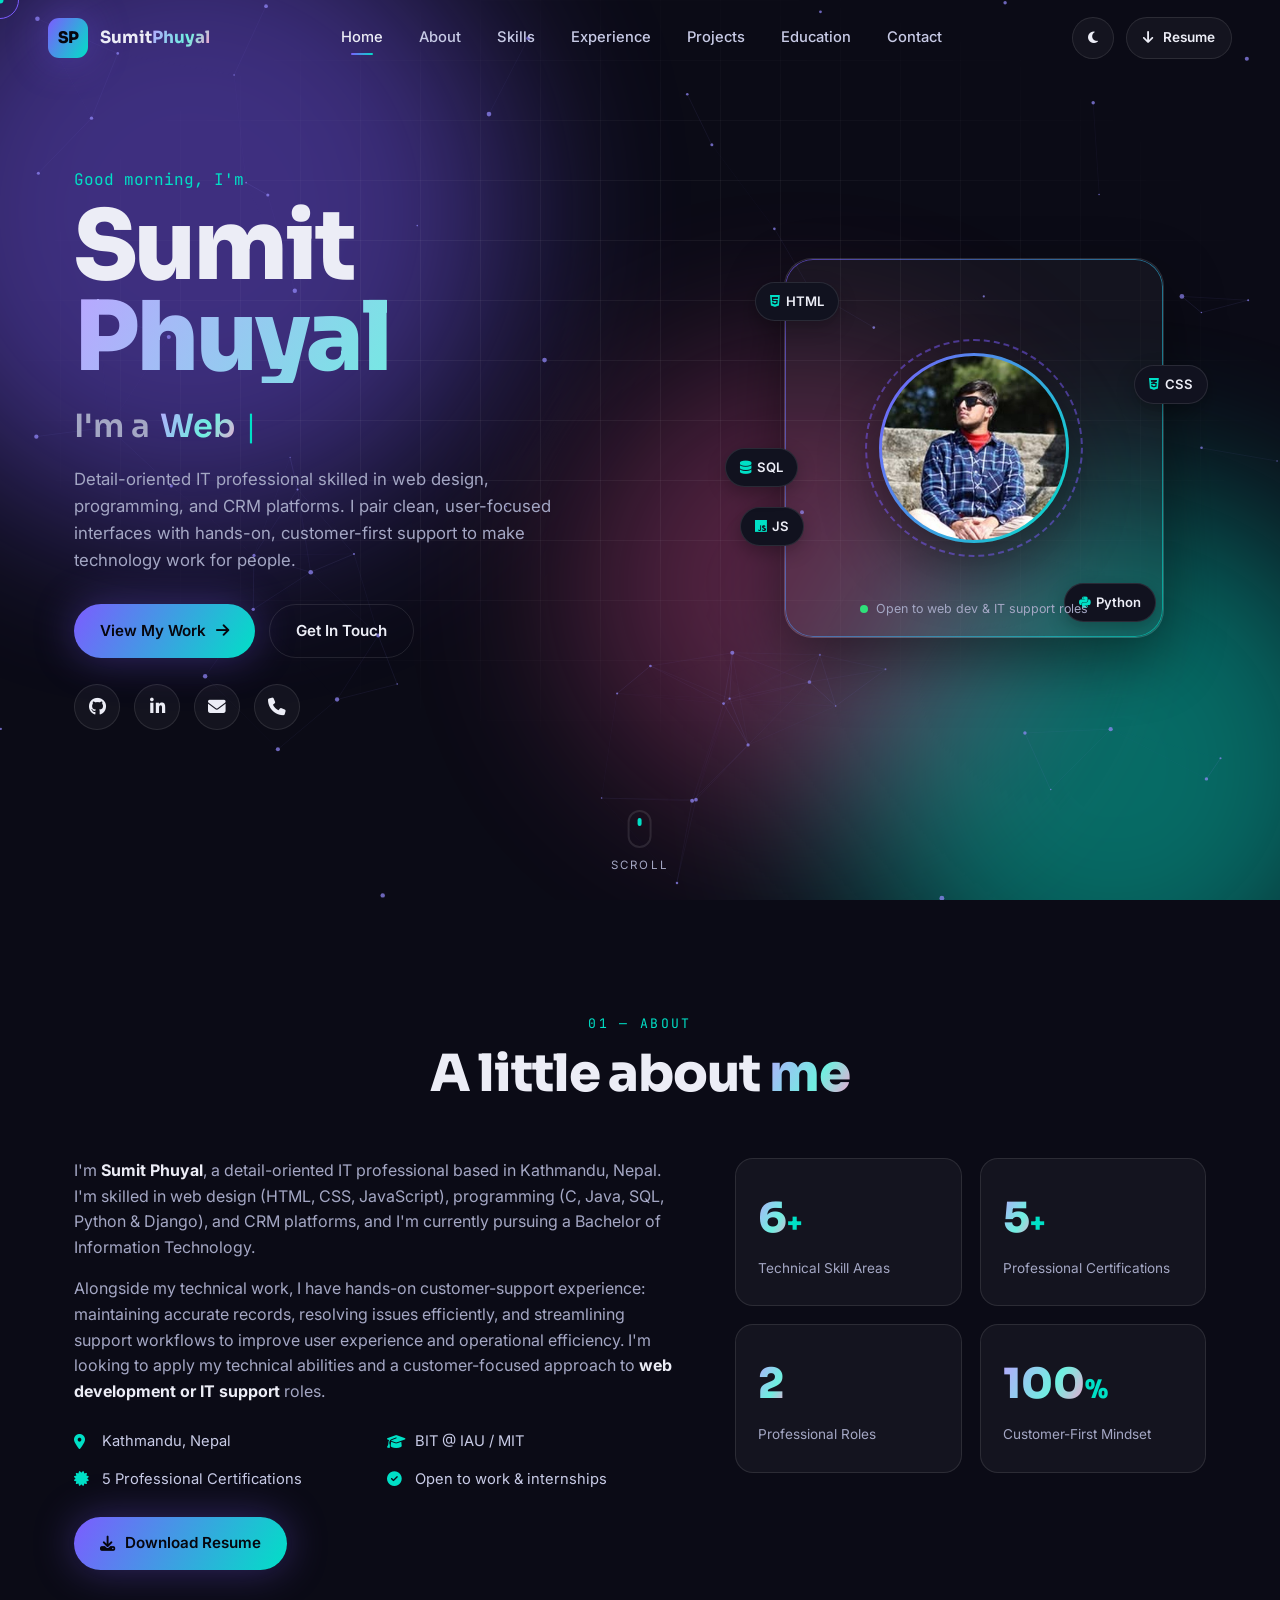
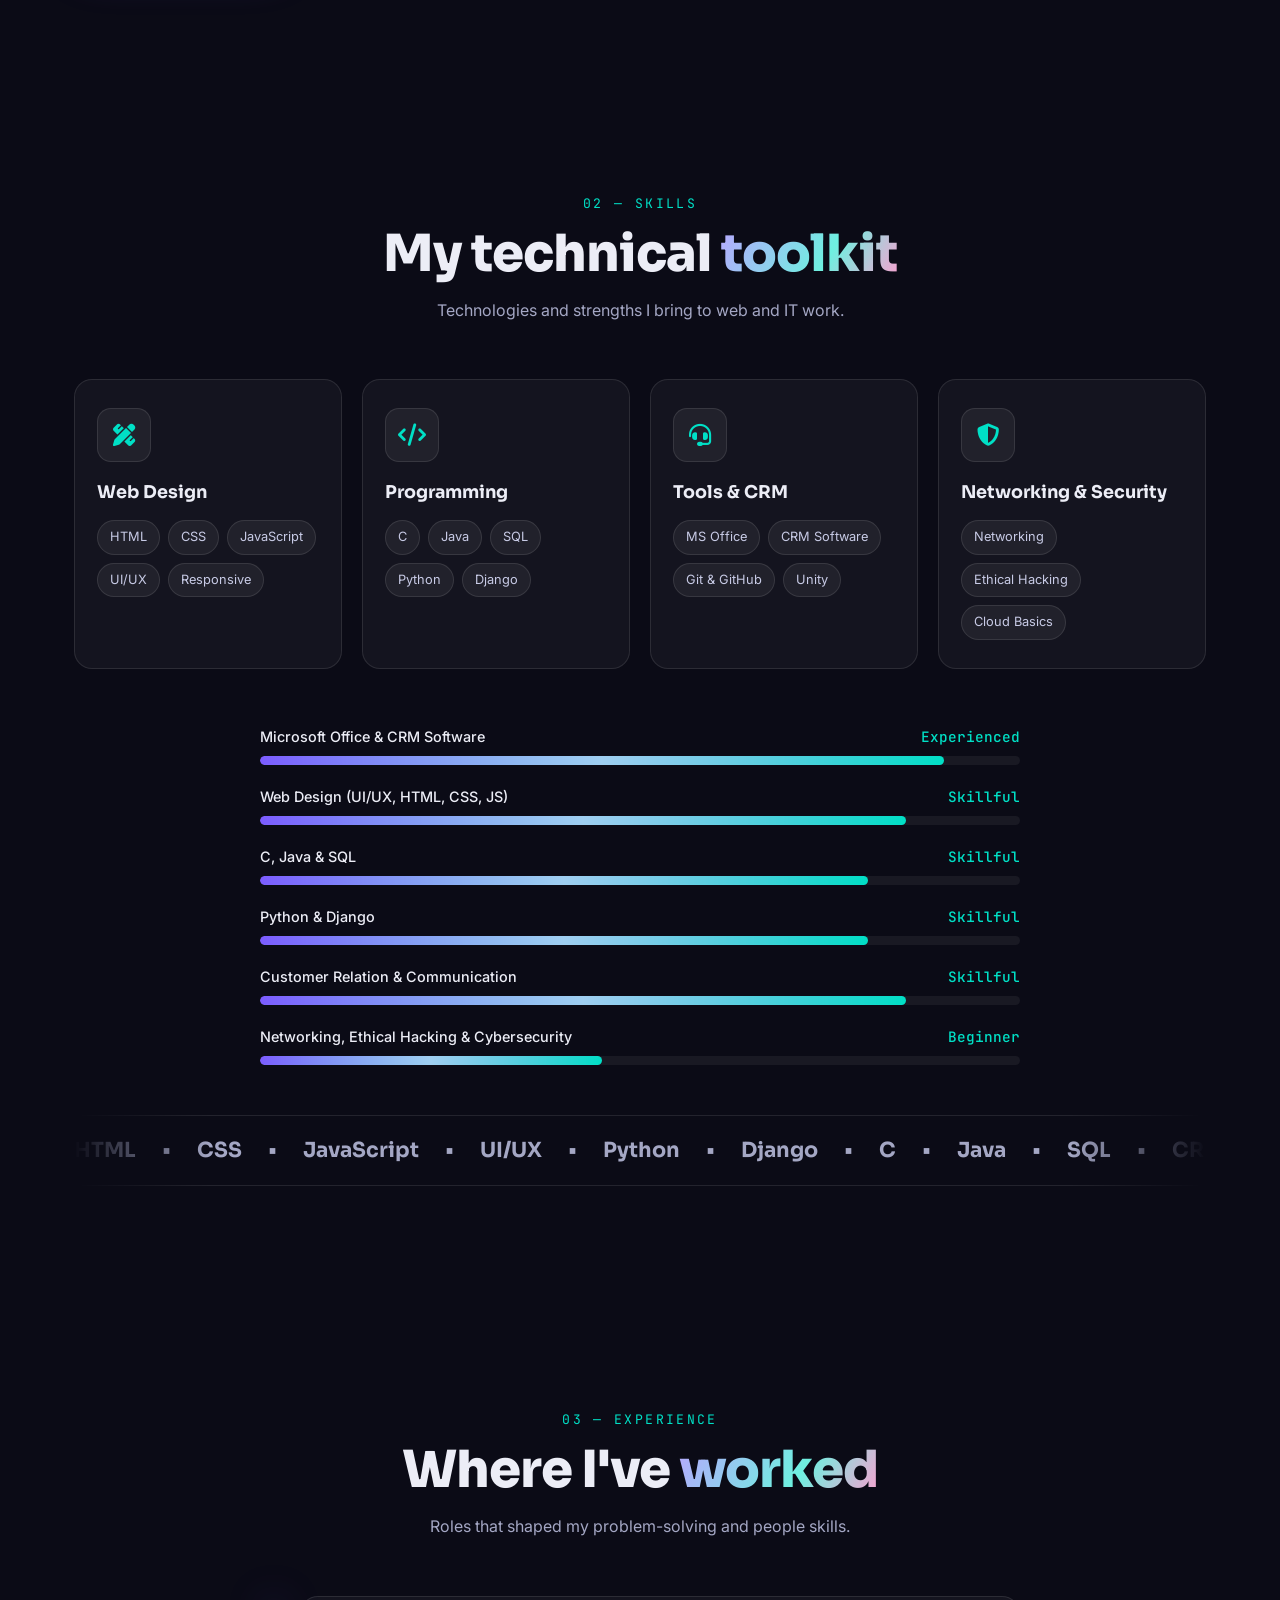
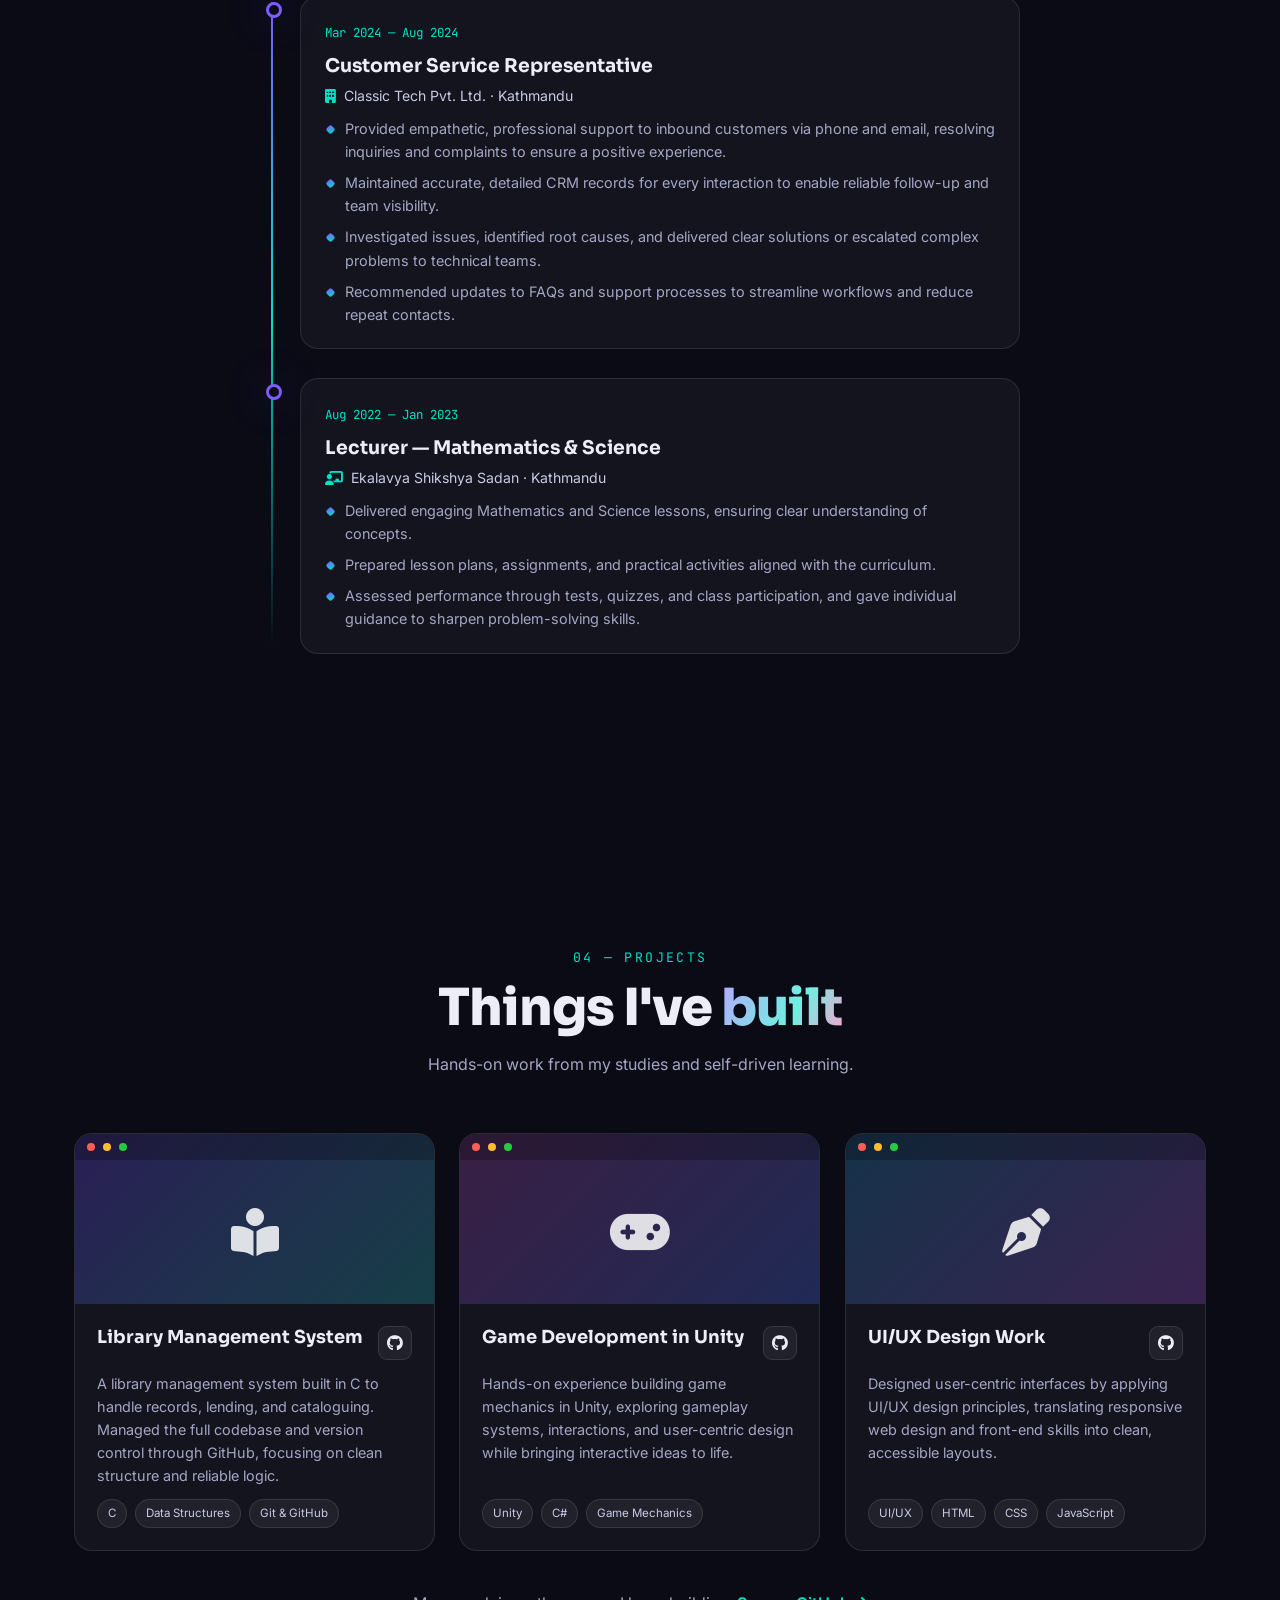
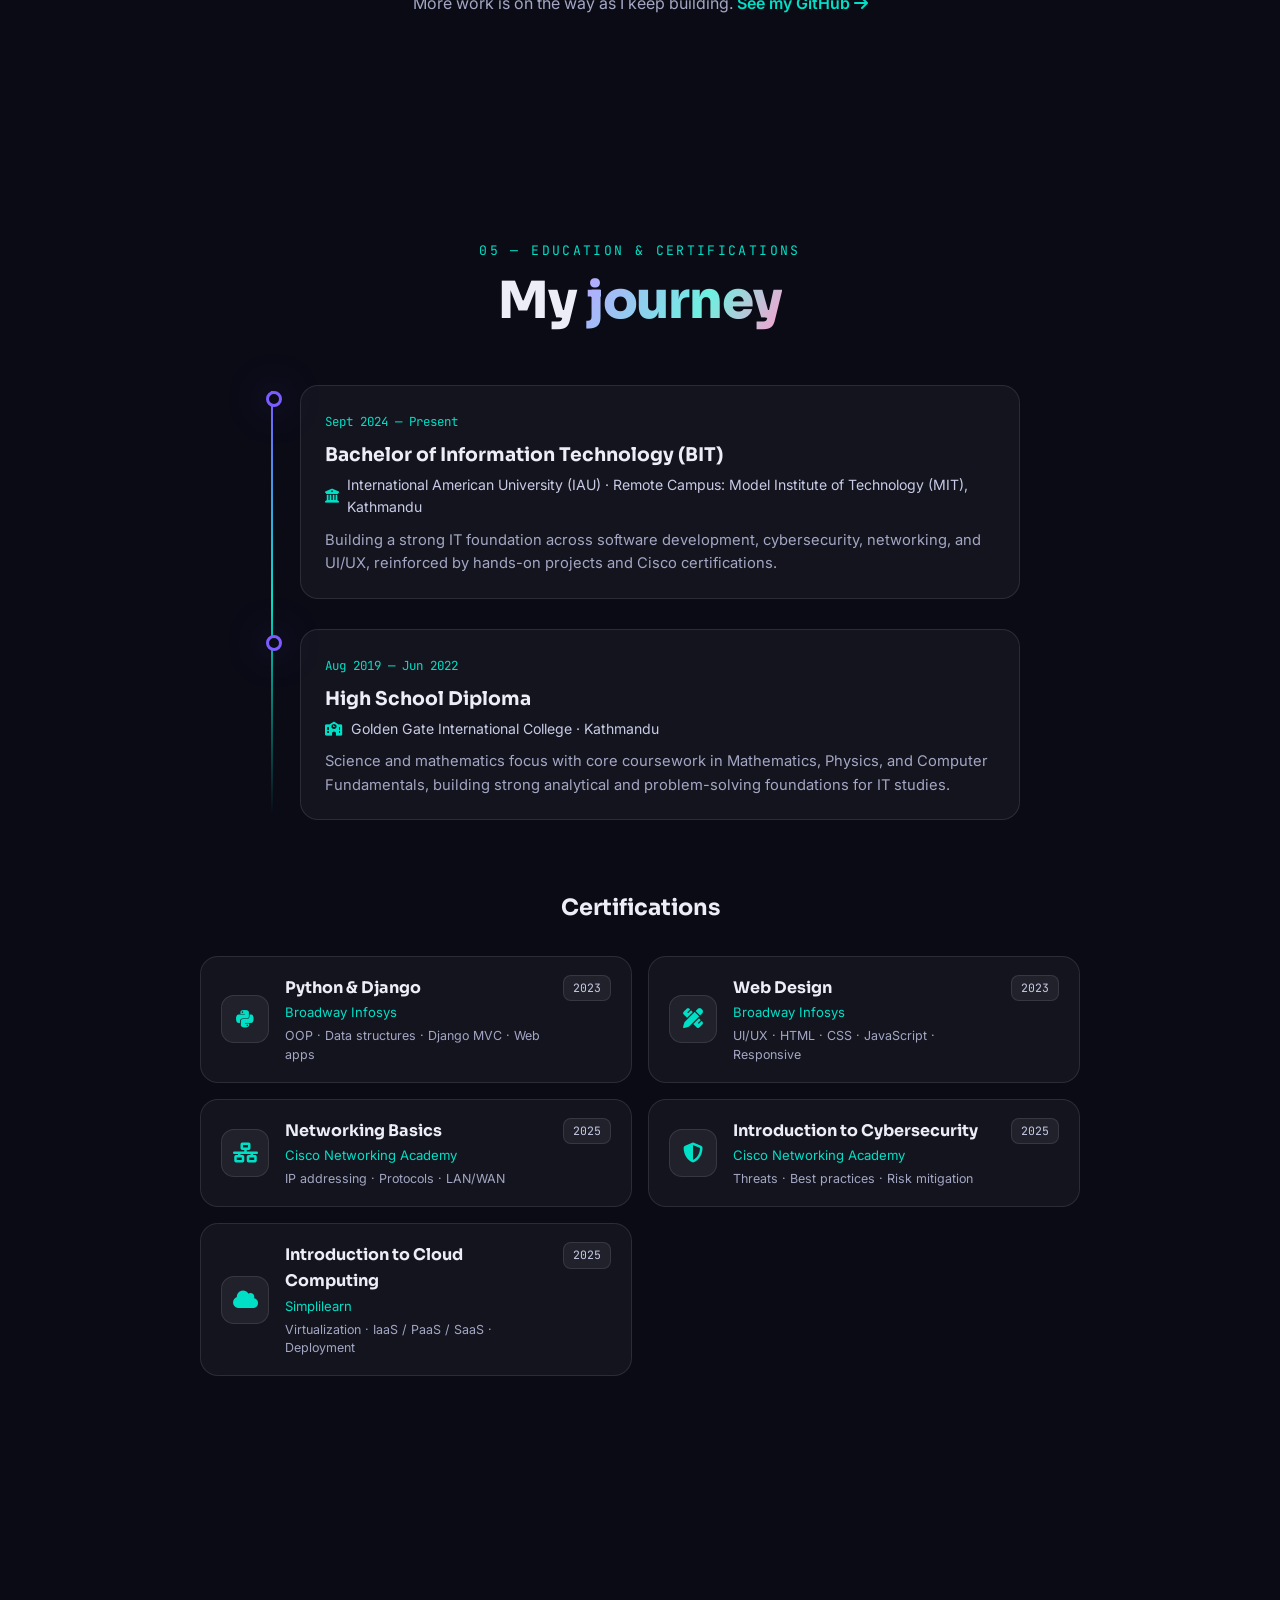
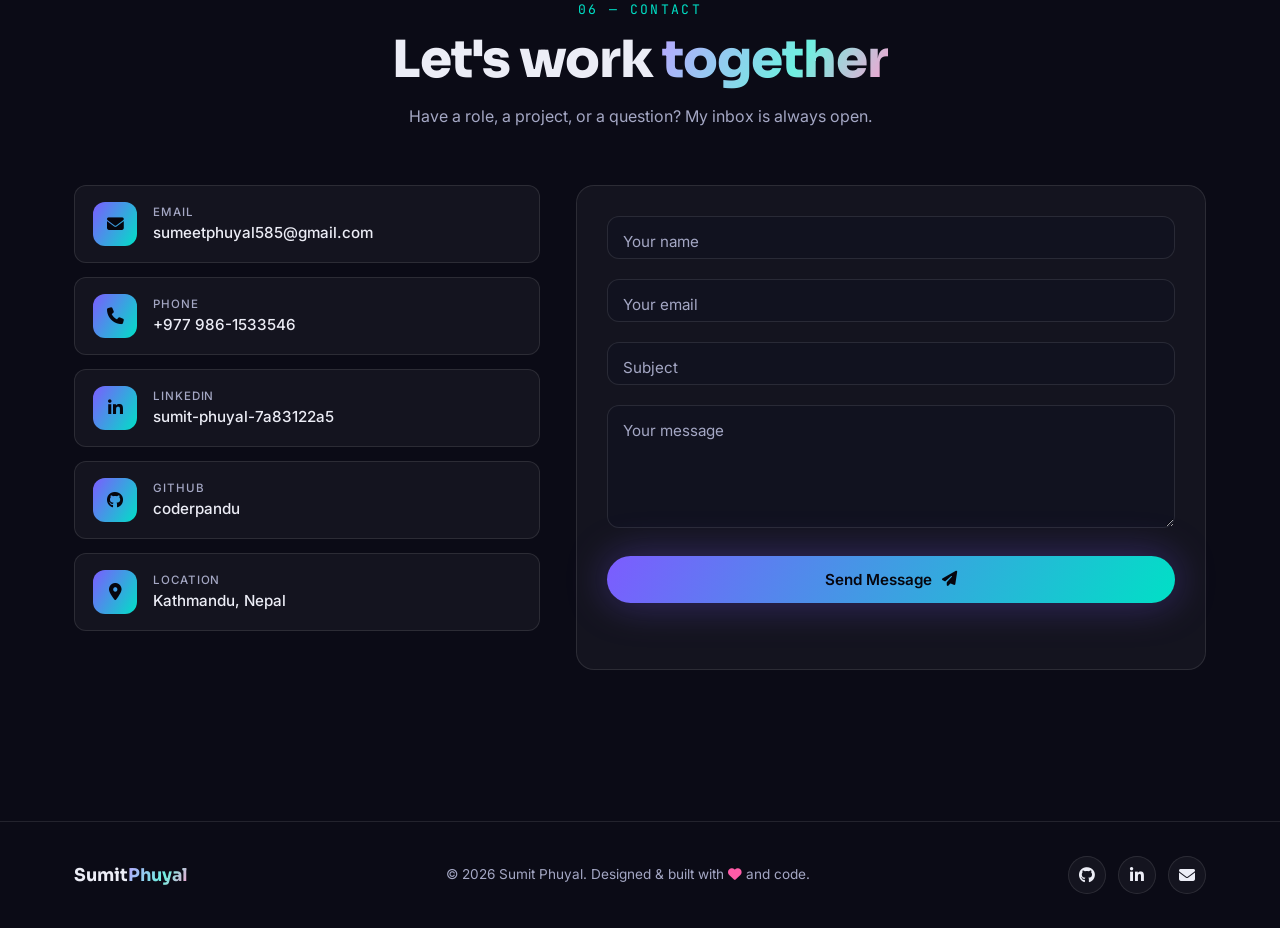
==== index.html @ 430adf98 "Initial commit: animated portfolio website Built with plain HTML, CSS, and JavaScript.  Co-Authored-" ====
<!DOCTYPE html>
<html lang="en" data-theme="dark">
<head>
  <meta charset="UTF-8" />
  <meta name="viewport" content="width=device-width, initial-scale=1.0" />
  <meta name="description" content="Sumit Phuyal — IT Professional & Web Designer. Clean, accessible, user-focused digital experiences and reliable IT support." />
  <meta name="author" content="Sumit Phuyal" />
  <meta name="theme-color" content="#0b0b16" />

  <!-- Open Graph -->
  <meta property="og:title" content="Sumit Phuyal — IT Professional & Web Designer" />
  <meta property="og:description" content="Portfolio of Sumit Phuyal — web design, programming, and customer-focused IT support, based in Kathmandu, Nepal." />
  <meta property="og:type" content="website" />

  <title>Sumit Phuyal · IT Professional & Web Designer</title>

  <!-- Favicon (inline SVG monogram) -->
  <link rel="icon" href="data:image/svg+xml,<svg xmlns='http://www.w3.org/2000/svg' viewBox='0 0 100 100'><rect width='100' height='100' rx='22' fill='%237c5cff'/><text x='50' y='68' font-size='54' font-family='Arial' font-weight='bold' fill='white' text-anchor='middle'>SP</text></svg>" />

  <!-- Fonts -->
  <link rel="preconnect" href="https://fonts.googleapis.com" />
  <link rel="preconnect" href="https://fonts.gstatic.com" crossorigin />
  <link href="https://fonts.googleapis.com/css2?family=Inter:wght@300;400;500;600;700&family=Sora:wght@400;500;600;700;800&family=JetBrains+Mono:wght@400;500&display=swap" rel="stylesheet" />

  <!-- Icons -->
  <link rel="stylesheet" href="https://cdnjs.cloudflare.com/ajax/libs/font-awesome/6.5.1/css/all.min.css" />

  <link rel="stylesheet" href="css/style.css" />
</head>

<body>
  <!-- ===== Preloader ===== -->
  <div class="preloader" id="preloader">
    <div class="preloader__inner">
      <div class="preloader__monogram">
        <svg viewBox="0 0 100 100" aria-hidden="true">
          <path id="loaderPath" d="M30 25 L30 75 M30 25 L30 50 L55 50 M55 25 L55 75 M70 25 L70 75" />
        </svg>
      </div>
      <div class="preloader__bar"><span></span></div>
      <p class="preloader__text">Loading experience<span class="dots"></span></p>
    </div>
  </div>

  <!-- ===== Custom cursor ===== -->
  <div class="cursor-dot" id="cursorDot" aria-hidden="true"></div>
  <div class="cursor-ring" id="cursorRing" aria-hidden="true"></div>

  <!-- ===== Scroll progress bar ===== -->
  <div class="scroll-progress" id="scrollProgress" aria-hidden="true"></div>

  <!-- ===== Animated background ===== -->
  <div class="bg-aurora" aria-hidden="true">
    <span class="blob blob--1"></span>
    <span class="blob blob--2"></span>
    <span class="blob blob--3"></span>
  </div>
  <canvas id="particles" class="bg-particles" aria-hidden="true"></canvas>
  <div class="bg-grid" aria-hidden="true"></div>

  <!-- ===== Navbar ===== -->
  <header class="nav" id="nav">
    <a href="#home" class="nav__logo" data-cursor="link">
      <span class="nav__logo-mark">SP</span>
      <span class="nav__logo-text">Sumit<span>Phuyal</span></span>
    </a>

    <nav class="nav__menu" id="navMenu" aria-label="Primary">
      <a href="#home" class="nav__link is-active" data-cursor="link">Home</a>
      <a href="#about" class="nav__link" data-cursor="link">About</a>
      <a href="#skills" class="nav__link" data-cursor="link">Skills</a>
      <a href="#experience" class="nav__link" data-cursor="link">Experience</a>
      <a href="#projects" class="nav__link" data-cursor="link">Projects</a>
      <a href="#education" class="nav__link" data-cursor="link">Education</a>
      <a href="#contact" class="nav__link" data-cursor="link">Contact</a>
    </nav>

    <div class="nav__actions">
      <button class="theme-toggle" id="themeToggle" aria-label="Toggle theme" data-cursor="link">
        <i class="fa-solid fa-moon"></i>
        <i class="fa-solid fa-sun"></i>
      </button>
      <a href="assets/Sumit_Phuyal_Resume.pdf" download class="btn btn--ghost nav__cv" data-cursor="link">
        <i class="fa-solid fa-arrow-down"></i> Resume
      </a>
      <button class="nav__burger" id="navBurger" aria-label="Open menu" aria-expanded="false">
        <span></span><span></span><span></span>
      </button>
    </div>
  </header>

  <main>
    <!-- ===== Hero ===== -->
    <section class="hero section" id="home">
      <div class="hero__content reveal">
        <p class="hero__greeting"><span id="greeting">Hello</span>, I'm</p>
        <h1 class="hero__name">
          <span class="hero__name-line">Sumit</span>
          <span class="hero__name-line hero__name-line--accent">Phuyal</span>
        </h1>
        <h2 class="hero__role">
          <span class="hero__role-static">I'm a</span>
          <span class="typed" id="typed"></span>
          <span class="typed-cursor">|</span>
        </h2>
        <p class="hero__tagline">
          Detail-oriented IT professional skilled in web design, programming, and CRM
          platforms. I pair clean, user-focused interfaces with hands-on, customer-first
          support to make technology work for people.
        </p>

        <div class="hero__cta">
          <a href="#projects" class="btn btn--primary" data-cursor="link">
            <span>View My Work</span> <i class="fa-solid fa-arrow-right"></i>
          </a>
          <a href="#contact" class="btn btn--outline" data-cursor="link">
            <span>Get In Touch</span>
          </a>
        </div>

        <div class="hero__socials">
          <a href="https://github.com/coderpandu" target="_blank" rel="noopener" aria-label="GitHub" data-cursor="link"><i class="fa-brands fa-github"></i></a>
          <a href="https://www.linkedin.com/in/sumit-phuyal-7a83122a5" target="_blank" rel="noopener" aria-label="LinkedIn" data-cursor="link"><i class="fa-brands fa-linkedin-in"></i></a>
          <a href="mailto:sumeetphuyal585@gmail.com" aria-label="Email" data-cursor="link"><i class="fa-solid fa-envelope"></i></a>
          <a href="tel:+9779861533546" aria-label="Phone" data-cursor="link"><i class="fa-solid fa-phone"></i></a>
        </div>
      </div>

      <div class="hero__visual reveal">
        <div class="hero__card tilt" id="heroCard">
          <div class="hero__avatar">
            <img src="assets/profile.jpg" alt="Sumit Phuyal" class="hero__avatar-img"
                 onerror="this.style.display='none'; this.parentElement.classList.add('no-img');" />
            <span class="hero__avatar-mono">SP</span>
            <span class="hero__avatar-ring"></span>
          </div>
          <div class="hero__chip hero__chip--1"><i class="fa-brands fa-html5"></i> HTML</div>
          <div class="hero__chip hero__chip--2"><i class="fa-brands fa-css3-alt"></i> CSS</div>
          <div class="hero__chip hero__chip--3"><i class="fa-brands fa-js"></i> JS</div>
          <div class="hero__chip hero__chip--4"><i class="fa-brands fa-python"></i> Python</div>
          <div class="hero__chip hero__chip--5"><i class="fa-solid fa-database"></i> SQL</div>
          <div class="hero__status">
            <span class="dot"></span> Open to web dev & IT support roles
          </div>
        </div>
      </div>

      <a href="#about" class="hero__scroll" aria-label="Scroll down" data-cursor="link">
        <span class="mouse"><span class="wheel"></span></span>
        <span class="hero__scroll-text">Scroll</span>
      </a>
    </section>

    <!-- ===== About ===== -->
    <section class="section about" id="about">
      <div class="section__head reveal">
        <span class="section__kicker">01 — About</span>
        <h2 class="section__title">A little about <span>me</span></h2>
      </div>

      <div class="about__grid">
        <div class="about__text reveal">
          <p>
            I'm <strong>Sumit Phuyal</strong>, a detail-oriented IT professional based in
            Kathmandu, Nepal. I'm skilled in web design (HTML, CSS, JavaScript), programming
            (C, Java, SQL, Python & Django), and CRM platforms, and I'm currently pursuing a
            Bachelor of Information Technology.
          </p>
          <p>
            Alongside my technical work, I have hands-on customer-support experience:
            maintaining accurate records, resolving issues efficiently, and streamlining
            support workflows to improve user experience and operational efficiency. I'm
            looking to apply my technical abilities and a customer-focused approach to
            <strong>web development or IT support</strong> roles.
          </p>

          <ul class="about__facts">
            <li><i class="fa-solid fa-location-dot"></i> Kathmandu, Nepal</li>
            <li><i class="fa-solid fa-graduation-cap"></i> BIT @ IAU / MIT</li>
            <li><i class="fa-solid fa-certificate"></i> 5 Professional Certifications</li>
            <li><i class="fa-solid fa-circle-check"></i> Open to work & internships</li>
          </ul>

          <a href="assets/Sumit_Phuyal_Resume.pdf" download class="btn btn--primary" data-cursor="link">
            <i class="fa-solid fa-download"></i> <span>Download Resume</span>
          </a>
        </div>

        <div class="about__stats reveal">
          <div class="stat">
            <span class="stat__num" data-target="6">0</span><span class="stat__plus">+</span>
            <p class="stat__label">Technical Skill Areas</p>
          </div>
          <div class="stat">
            <span class="stat__num" data-target="5">0</span><span class="stat__plus">+</span>
            <p class="stat__label">Professional Certifications</p>
          </div>
          <div class="stat">
            <span class="stat__num" data-target="2">0</span>
            <p class="stat__label">Professional Roles</p>
          </div>
          <div class="stat">
            <span class="stat__num" data-target="100">0</span><span class="stat__plus">%</span>
            <p class="stat__label">Customer-First Mindset</p>
          </div>
        </div>
      </div>
    </section>

    <!-- ===== Skills ===== -->
    <section class="section skills" id="skills">
      <div class="section__head reveal">
        <span class="section__kicker">02 — Skills</span>
        <h2 class="section__title">My technical <span>toolkit</span></h2>
        <p class="section__sub">Technologies and strengths I bring to web and IT work.</p>
      </div>

      <div class="skills__grid">
        <article class="skill-card reveal">
          <div class="skill-card__icon"><i class="fa-solid fa-pen-ruler"></i></div>
          <h3>Web Design</h3>
          <div class="chips">
            <span class="chip">HTML</span><span class="chip">CSS</span><span class="chip">JavaScript</span>
            <span class="chip">UI/UX</span><span class="chip">Responsive</span>
          </div>
        </article>

        <article class="skill-card reveal">
          <div class="skill-card__icon"><i class="fa-solid fa-code"></i></div>
          <h3>Programming</h3>
          <div class="chips">
            <span class="chip">C</span><span class="chip">Java</span><span class="chip">SQL</span>
            <span class="chip">Python</span><span class="chip">Django</span>
          </div>
        </article>

        <article class="skill-card reveal">
          <div class="skill-card__icon"><i class="fa-solid fa-headset"></i></div>
          <h3>Tools & CRM</h3>
          <div class="chips">
            <span class="chip">MS Office</span><span class="chip">CRM Software</span>
            <span class="chip">Git & GitHub</span><span class="chip">Unity</span>
          </div>
        </article>

        <article class="skill-card reveal">
          <div class="skill-card__icon"><i class="fa-solid fa-shield-halved"></i></div>
          <h3>Networking & Security</h3>
          <div class="chips">
            <span class="chip">Networking</span><span class="chip">Ethical Hacking</span>
            <span class="chip">Cloud Basics</span>
          </div>
        </article>
      </div>

      <!-- Proficiency bars (mapped from resume skill levels) -->
      <div class="skills__bars reveal">
        <div class="bar">
          <div class="bar__head"><span>Microsoft Office & CRM Software</span><span class="bar__pct">Experienced</span></div>
          <div class="bar__track"><span class="bar__fill" data-width="90"></span></div>
        </div>
        <div class="bar">
          <div class="bar__head"><span>Web Design (UI/UX, HTML, CSS, JS)</span><span class="bar__pct">Skillful</span></div>
          <div class="bar__track"><span class="bar__fill" data-width="85"></span></div>
        </div>
        <div class="bar">
          <div class="bar__head"><span>C, Java & SQL</span><span class="bar__pct">Skillful</span></div>
          <div class="bar__track"><span class="bar__fill" data-width="80"></span></div>
        </div>
        <div class="bar">
          <div class="bar__head"><span>Python & Django</span><span class="bar__pct">Skillful</span></div>
          <div class="bar__track"><span class="bar__fill" data-width="80"></span></div>
        </div>
        <div class="bar">
          <div class="bar__head"><span>Customer Relation & Communication</span><span class="bar__pct">Skillful</span></div>
          <div class="bar__track"><span class="bar__fill" data-width="85"></span></div>
        </div>
        <div class="bar">
          <div class="bar__head"><span>Networking, Ethical Hacking & Cybersecurity</span><span class="bar__pct">Beginner</span></div>
          <div class="bar__track"><span class="bar__fill" data-width="45"></span></div>
        </div>
      </div>

      <!-- Marquee ticker -->
      <div class="marquee reveal" aria-hidden="true">
        <div class="marquee__track">
          <span>HTML</span><span>•</span><span>CSS</span><span>•</span><span>JavaScript</span><span>•</span>
          <span>UI/UX</span><span>•</span><span>Python</span><span>•</span><span>Django</span><span>•</span>
          <span>C</span><span>•</span><span>Java</span><span>•</span><span>SQL</span><span>•</span>
          <span>CRM</span><span>•</span><span>Unity</span><span>•</span><span>Networking</span><span>•</span>
          <span>Cybersecurity</span><span>•</span><span>Cloud</span><span>•</span>
          <span>HTML</span><span>•</span><span>CSS</span><span>•</span><span>JavaScript</span><span>•</span>
          <span>UI/UX</span><span>•</span><span>Python</span><span>•</span><span>Django</span><span>•</span>
          <span>C</span><span>•</span><span>Java</span><span>•</span><span>SQL</span><span>•</span>
          <span>CRM</span><span>•</span><span>Unity</span><span>•</span><span>Networking</span><span>•</span>
          <span>Cybersecurity</span><span>•</span><span>Cloud</span><span>•</span>
        </div>
      </div>
    </section>

    <!-- ===== Experience ===== -->
    <section class="section experience" id="experience">
      <div class="section__head reveal">
        <span class="section__kicker">03 — Experience</span>
        <h2 class="section__title">Where I've <span>worked</span></h2>
        <p class="section__sub">Roles that shaped my problem-solving and people skills.</p>
      </div>

      <div class="timeline">
        <div class="timeline__item reveal">
          <div class="timeline__dot"></div>
          <div class="timeline__card">
            <span class="timeline__date">Mar 2024 — Aug 2024</span>
            <h3>Customer Service Representative</h3>
            <p class="timeline__org"><i class="fa-solid fa-building"></i> Classic Tech Pvt. Ltd. · Kathmandu</p>
            <ul class="timeline__list">
              <li>Provided empathetic, professional support to inbound customers via phone and email, resolving inquiries and complaints to ensure a positive experience.</li>
              <li>Maintained accurate, detailed CRM records for every interaction to enable reliable follow-up and team visibility.</li>
              <li>Investigated issues, identified root causes, and delivered clear solutions or escalated complex problems to technical teams.</li>
              <li>Recommended updates to FAQs and support processes to streamline workflows and reduce repeat contacts.</li>
            </ul>
          </div>
        </div>

        <div class="timeline__item reveal">
          <div class="timeline__dot"></div>
          <div class="timeline__card">
            <span class="timeline__date">Aug 2022 — Jan 2023</span>
            <h3>Lecturer — Mathematics & Science</h3>
            <p class="timeline__org"><i class="fa-solid fa-chalkboard-user"></i> Ekalavya Shikshya Sadan · Kathmandu</p>
            <ul class="timeline__list">
              <li>Delivered engaging Mathematics and Science lessons, ensuring clear understanding of concepts.</li>
              <li>Prepared lesson plans, assignments, and practical activities aligned with the curriculum.</li>
              <li>Assessed performance through tests, quizzes, and class participation, and gave individual guidance to sharpen problem-solving skills.</li>
            </ul>
          </div>
        </div>
      </div>
    </section>

    <!-- ===== Projects ===== -->
    <section class="section projects" id="projects">
      <div class="section__head reveal">
        <span class="section__kicker">04 — Projects</span>
        <h2 class="section__title">Things I've <span>built</span></h2>
        <p class="section__sub">Hands-on work from my studies and self-driven learning.</p>
      </div>

      <div class="projects__grid">
        <article class="project reveal" data-cursor="view">
          <div class="project__media">
            <div class="project__mock">
              <span class="project__mock-bar"></span>
              <div class="project__mock-body"><i class="fa-solid fa-book-open-reader"></i></div>
            </div>
          </div>
          <div class="project__body">
            <div class="project__top">
              <h3>Library Management System</h3>
              <div class="project__links">
                <a href="https://github.com/coderpandu" target="_blank" rel="noopener" aria-label="Source code" data-cursor="link"><i class="fa-brands fa-github"></i></a>
              </div>
            </div>
            <p>
              A library management system built in C to handle records, lending, and
              cataloguing. Managed the full codebase and version control through GitHub,
              focusing on clean structure and reliable logic.
            </p>
            <div class="chips chips--sm">
              <span class="chip">C</span><span class="chip">Data Structures</span><span class="chip">Git & GitHub</span>
            </div>
          </div>
        </article>

        <article class="project reveal" data-cursor="view">
          <div class="project__media">
            <div class="project__mock project__mock--alt">
              <span class="project__mock-bar"></span>
              <div class="project__mock-body"><i class="fa-solid fa-gamepad"></i></div>
            </div>
          </div>
          <div class="project__body">
            <div class="project__top">
              <h3>Game Development in Unity</h3>
              <div class="project__links">
                <a href="https://github.com/coderpandu" target="_blank" rel="noopener" aria-label="Source code" data-cursor="link"><i class="fa-brands fa-github"></i></a>
              </div>
            </div>
            <p>
              Hands-on experience building game mechanics in Unity, exploring gameplay
              systems, interactions, and user-centric design while bringing interactive
              ideas to life.
            </p>
            <div class="chips chips--sm">
              <span class="chip">Unity</span><span class="chip">C#</span><span class="chip">Game Mechanics</span>
            </div>
          </div>
        </article>

        <article class="project reveal" data-cursor="view">
          <div class="project__media">
            <div class="project__mock project__mock--alt2">
              <span class="project__mock-bar"></span>
              <div class="project__mock-body"><i class="fa-solid fa-pen-nib"></i></div>
            </div>
          </div>
          <div class="project__body">
            <div class="project__top">
              <h3>UI/UX Design Work</h3>
              <div class="project__links">
                <a href="https://github.com/coderpandu" target="_blank" rel="noopener" aria-label="Source code" data-cursor="link"><i class="fa-brands fa-github"></i></a>
              </div>
            </div>
            <p>
              Designed user-centric interfaces by applying UI/UX design principles,
              translating responsive web design and front-end skills into clean,
              accessible layouts.
            </p>
            <div class="chips chips--sm">
              <span class="chip">UI/UX</span><span class="chip">HTML</span><span class="chip">CSS</span><span class="chip">JavaScript</span>
            </div>
          </div>
        </article>
      </div>

      <p class="projects__note reveal">
        More work is on the way as I keep building.
        <a href="https://github.com/coderpandu" target="_blank" rel="noopener" data-cursor="link">See my GitHub <i class="fa-solid fa-arrow-right"></i></a>
      </p>
    </section>

    <!-- ===== Education & Certifications ===== -->
    <section class="section education" id="education">
      <div class="section__head reveal">
        <span class="section__kicker">05 — Education & Certifications</span>
        <h2 class="section__title">My <span>journey</span></h2>
      </div>

      <div class="timeline">
        <div class="timeline__item reveal">
          <div class="timeline__dot"></div>
          <div class="timeline__card">
            <span class="timeline__date">Sept 2024 — Present</span>
            <h3>Bachelor of Information Technology (BIT)</h3>
            <p class="timeline__org"><i class="fa-solid fa-building-columns"></i> International American University (IAU) · Remote Campus: Model Institute of Technology (MIT), Kathmandu</p>
            <p>
              Building a strong IT foundation across software development, cybersecurity,
              networking, and UI/UX, reinforced by hands-on projects and Cisco
              certifications.
            </p>
          </div>
        </div>

        <div class="timeline__item reveal">
          <div class="timeline__dot"></div>
          <div class="timeline__card">
            <span class="timeline__date">Aug 2019 — Jun 2022</span>
            <h3>High School Diploma</h3>
            <p class="timeline__org"><i class="fa-solid fa-school"></i> Golden Gate International College · Kathmandu</p>
            <p>
              Science and mathematics focus with core coursework in Mathematics, Physics,
              and Computer Fundamentals, building strong analytical and problem-solving
              foundations for IT studies.
            </p>
          </div>
        </div>
      </div>

      <!-- Certificates -->
      <div class="certs reveal">
        <h3 class="certs__title">Certifications</h3>
        <div class="certs__grid">
          <article class="cert-card">
            <div class="cert-card__ico"><i class="fa-brands fa-python"></i></div>
            <div>
              <h4>Python &amp; Django</h4>
              <p class="cert-card__org">Broadway Infosys</p>
              <p class="cert-card__meta">OOP · Data structures · Django MVC · Web apps</p>
            </div>
            <span class="cert-card__year">2023</span>
          </article>

          <article class="cert-card">
            <div class="cert-card__ico"><i class="fa-solid fa-pen-ruler"></i></div>
            <div>
              <h4>Web Design</h4>
              <p class="cert-card__org">Broadway Infosys</p>
              <p class="cert-card__meta">UI/UX · HTML · CSS · JavaScript · Responsive</p>
            </div>
            <span class="cert-card__year">2023</span>
          </article>

          <article class="cert-card">
            <div class="cert-card__ico"><i class="fa-solid fa-network-wired"></i></div>
            <div>
              <h4>Networking Basics</h4>
              <p class="cert-card__org">Cisco Networking Academy</p>
              <p class="cert-card__meta">IP addressing · Protocols · LAN/WAN</p>
            </div>
            <span class="cert-card__year">2025</span>
          </article>

          <article class="cert-card">
            <div class="cert-card__ico"><i class="fa-solid fa-shield-halved"></i></div>
            <div>
              <h4>Introduction to Cybersecurity</h4>
              <p class="cert-card__org">Cisco Networking Academy</p>
              <p class="cert-card__meta">Threats · Best practices · Risk mitigation</p>
            </div>
            <span class="cert-card__year">2025</span>
          </article>

          <article class="cert-card">
            <div class="cert-card__ico"><i class="fa-solid fa-cloud"></i></div>
            <div>
              <h4>Introduction to Cloud Computing</h4>
              <p class="cert-card__org">Simplilearn</p>
              <p class="cert-card__meta">Virtualization · IaaS / PaaS / SaaS · Deployment</p>
            </div>
            <span class="cert-card__year">2025</span>
          </article>
        </div>
      </div>
    </section>

    <!-- ===== Contact ===== -->
    <section class="section contact" id="contact">
      <div class="section__head reveal">
        <span class="section__kicker">06 — Contact</span>
        <h2 class="section__title">Let's work <span>together</span></h2>
        <p class="section__sub">Have a role, a project, or a question? My inbox is always open.</p>
      </div>

      <div class="contact__grid">
        <div class="contact__info reveal">
          <a href="mailto:sumeetphuyal585@gmail.com" class="contact__item" data-cursor="link">
            <span class="contact__ico"><i class="fa-solid fa-envelope"></i></span>
            <span><small>Email</small>sumeetphuyal585@gmail.com</span>
          </a>
          <a href="tel:+9779861533546" class="contact__item" data-cursor="link">
            <span class="contact__ico"><i class="fa-solid fa-phone"></i></span>
            <span><small>Phone</small>+977 986-1533546</span>
          </a>
          <a href="https://www.linkedin.com/in/sumit-phuyal-7a83122a5" target="_blank" rel="noopener" class="contact__item" data-cursor="link">
            <span class="contact__ico"><i class="fa-brands fa-linkedin-in"></i></span>
            <span><small>LinkedIn</small>sumit-phuyal-7a83122a5</span>
          </a>
          <a href="https://github.com/coderpandu" target="_blank" rel="noopener" class="contact__item" data-cursor="link">
            <span class="contact__ico"><i class="fa-brands fa-github"></i></span>
            <span><small>GitHub</small>coderpandu</span>
          </a>
          <div class="contact__item contact__item--static">
            <span class="contact__ico"><i class="fa-solid fa-location-dot"></i></span>
            <span><small>Location</small>Kathmandu, Nepal</span>
          </div>
        </div>

        <form class="contact__form reveal" id="contactForm" novalidate>
          <div class="field">
            <input type="text" id="name" name="name" required placeholder=" " data-cursor="link" />
            <label for="name">Your name</label>
          </div>
          <div class="field">
            <input type="email" id="email" name="email" required placeholder=" " data-cursor="link" />
            <label for="email">Your email</label>
          </div>
          <div class="field">
            <input type="text" id="subject" name="subject" placeholder=" " data-cursor="link" />
            <label for="subject">Subject</label>
          </div>
          <div class="field">
            <textarea id="message" name="message" rows="5" required placeholder=" " data-cursor="link"></textarea>
            <label for="message">Your message</label>
          </div>
          <button type="submit" class="btn btn--primary btn--block" data-cursor="link">
            <span>Send Message</span> <i class="fa-solid fa-paper-plane"></i>
          </button>
          <p class="form__note" id="formNote" role="status" aria-live="polite"></p>
        </form>
      </div>
    </section>
  </main>

  <!-- ===== Footer ===== -->
  <footer class="footer">
    <div class="footer__inner">
      <a href="#home" class="footer__logo" data-cursor="link">Sumit<span>Phuyal</span></a>
      <p class="footer__copy">© <span id="year"></span> Sumit Phuyal. Designed & built with <i class="fa-solid fa-heart"></i> and code.</p>
      <div class="footer__socials">
        <a href="https://github.com/coderpandu" target="_blank" rel="noopener" aria-label="GitHub" data-cursor="link"><i class="fa-brands fa-github"></i></a>
        <a href="https://www.linkedin.com/in/sumit-phuyal-7a83122a5" target="_blank" rel="noopener" aria-label="LinkedIn" data-cursor="link"><i class="fa-brands fa-linkedin-in"></i></a>
        <a href="mailto:sumeetphuyal585@gmail.com" aria-label="Email" data-cursor="link"><i class="fa-solid fa-envelope"></i></a>
      </div>
    </div>
  </footer>

  <!-- Back to top -->
  <button class="to-top" id="toTop" aria-label="Back to top" data-cursor="link">
    <i class="fa-solid fa-arrow-up"></i>
  </button>

  <script src="js/script.js"></script>
</body>
</html>
---- css/style.css ----
/* =========================================================
   Sumit Phuyal — Portfolio
   Author: Sumit Phuyal
   ========================================================= */

/* ---------- Design Tokens ---------- */
:root {
  --c-bg: #0b0b16;
  --c-bg-2: #11121f;
  --c-surface: rgba(255, 255, 255, 0.04);
  --c-surface-2: rgba(255, 255, 255, 0.06);
  --c-border: rgba(255, 255, 255, 0.10);
  --c-text: #ecedf6;
  --c-text-dim: #a4a7c4;
  --c-text-soft: #c8cbe6;

  --c-primary: #7c5cff;
  --c-primary-2: #00e0c6;
  --c-accent: #ff5ca8;

  --grad-main: linear-gradient(120deg, #7c5cff 0%, #00e0c6 100%);
  --grad-accent: linear-gradient(120deg, #ff5ca8 0%, #7c5cff 100%);
  --grad-text: linear-gradient(120deg, #b9a6ff 0%, #6ef0e0 60%, #ff9ed0 100%);

  --shadow-sm: 0 6px 18px rgba(0, 0, 0, 0.25);
  --shadow-lg: 0 24px 60px rgba(0, 0, 0, 0.45);
  --glow: 0 0 40px rgba(124, 92, 255, 0.35);

  --font-head: "Sora", system-ui, sans-serif;
  --font-body: "Inter", system-ui, sans-serif;
  --font-mono: "JetBrains Mono", ui-monospace, monospace;

  --radius: 18px;
  --radius-sm: 12px;
  --maxw: 1180px;
  --nav-h: 76px;
  --ease: cubic-bezier(0.22, 1, 0.36, 1);
}

/* Light theme */
[data-theme="light"] {
  --c-bg: #f4f5fb;
  --c-bg-2: #ffffff;
  --c-surface: rgba(20, 22, 50, 0.03);
  --c-surface-2: rgba(20, 22, 50, 0.05);
  --c-border: rgba(20, 22, 50, 0.10);
  --c-text: #161830;
  --c-text-dim: #5a5f80;
  --c-text-soft: #3a3e60;
  --shadow-lg: 0 24px 60px rgba(50, 40, 120, 0.15);
  --glow: 0 0 40px rgba(124, 92, 255, 0.20);
}

/* ---------- Reset ---------- */
*, *::before, *::after { box-sizing: border-box; margin: 0; padding: 0; }

html { scroll-behavior: smooth; }
@media (prefers-reduced-motion: reduce) {
  html { scroll-behavior: auto; }
  *, *::before, *::after { animation-duration: 0.001ms !important; transition-duration: 0.001ms !important; }
}

body {
  font-family: var(--font-body);
  background: var(--c-bg);
  color: var(--c-text);
  line-height: 1.6;
  overflow-x: hidden;
  -webkit-font-smoothing: antialiased;
  transition: background 0.5s var(--ease), color 0.5s var(--ease);
}

a { color: inherit; text-decoration: none; }
ul { list-style: none; }
img { max-width: 100%; display: block; }
button { font-family: inherit; cursor: pointer; border: none; background: none; color: inherit; }
::selection { background: var(--c-primary); color: #fff; }

/* Scrollbar */
::-webkit-scrollbar { width: 11px; }
::-webkit-scrollbar-track { background: var(--c-bg); }
::-webkit-scrollbar-thumb { background: linear-gradient(var(--c-primary), var(--c-primary-2)); border-radius: 20px; border: 3px solid var(--c-bg); }

/* ---------- Layout ---------- */
.section {
  position: relative;
  max-width: var(--maxw);
  margin-inline: auto;
  padding: 110px 24px;
  z-index: 2;
}
@media (max-width: 640px) { .section { padding: 80px 18px; } }

.section__head { text-align: center; margin-bottom: 56px; }
.section__kicker {
  font-family: var(--font-mono);
  font-size: 0.82rem;
  letter-spacing: 0.18em;
  text-transform: uppercase;
  color: var(--c-primary-2);
}
.section__title {
  font-family: var(--font-head);
  font-weight: 800;
  font-size: clamp(2rem, 5vw, 3.2rem);
  line-height: 1.1;
  margin-top: 10px;
  letter-spacing: -0.02em;
}
.section__title span { background: var(--grad-text); -webkit-background-clip: text; background-clip: text; color: transparent; }
.section__sub { color: var(--c-text-dim); max-width: 620px; margin: 16px auto 0; }

/* ---------- Buttons ---------- */
.btn {
  --pad: 14px 26px;
  display: inline-flex; align-items: center; gap: 10px;
  padding: var(--pad);
  border-radius: 100px;
  font-weight: 600;
  font-size: 0.95rem;
  position: relative;
  transition: transform 0.3s var(--ease), box-shadow 0.3s var(--ease), background 0.3s var(--ease), color 0.3s;
  white-space: nowrap;
}
.btn:hover { transform: translateY(-3px); }
.btn--primary { background: var(--grad-main); color: #06060e; box-shadow: var(--glow); }
.btn--primary:hover { box-shadow: 0 12px 40px rgba(124, 92, 255, 0.5); }
.btn--outline { border: 1.5px solid var(--c-border); color: var(--c-text); }
.btn--outline:hover { border-color: var(--c-primary); background: var(--c-surface); }
.btn--ghost { background: var(--c-surface); border: 1px solid var(--c-border); font-size: 0.85rem; padding: 9px 16px; }
.btn--ghost:hover { background: var(--c-surface-2); }
.btn--block { width: 100%; justify-content: center; }
.btn i { transition: transform 0.3s var(--ease); }
.btn--primary:hover i.fa-arrow-right { transform: translateX(4px); }

/* ---------- Backgrounds ---------- */
.bg-aurora { position: fixed; inset: 0; z-index: 0; overflow: hidden; pointer-events: none; }
.blob { position: absolute; border-radius: 50%; filter: blur(90px); opacity: 0.45; }
.blob--1 { width: 50vw; height: 50vw; background: #7c5cff; top: -12%; left: -10%; animation: float1 22s var(--ease) infinite; }
.blob--2 { width: 42vw; height: 42vw; background: #00e0c6; bottom: -15%; right: -8%; animation: float2 26s var(--ease) infinite; }
.blob--3 { width: 35vw; height: 35vw; background: #ff5ca8; top: 40%; left: 45%; opacity: 0.30; animation: float3 30s var(--ease) infinite; }
[data-theme="light"] .blob { opacity: 0.28; }

@keyframes float1 { 50% { transform: translate(8vw, 10vh) scale(1.15); } }
@keyframes float2 { 50% { transform: translate(-8vw, -8vh) scale(1.1); } }
@keyframes float3 { 50% { transform: translate(-12vw, 6vh) scale(0.9); } }

.bg-particles { position: fixed; inset: 0; z-index: 1; pointer-events: none; }
.bg-grid {
  position: fixed; inset: 0; z-index: 0; pointer-events: none;
  background-image:
    linear-gradient(var(--c-border) 1px, transparent 1px),
    linear-gradient(90deg, var(--c-border) 1px, transparent 1px);
  background-size: 60px 60px;
  mask-image: radial-gradient(ellipse 70% 60% at 50% 40%, #000 30%, transparent 75%);
  -webkit-mask-image: radial-gradient(ellipse 70% 60% at 50% 40%, #000 30%, transparent 75%);
  opacity: 0.5;
}

/* ---------- Preloader ---------- */
.preloader {
  position: fixed; inset: 0; z-index: 9999;
  display: grid; place-items: center;
  background: var(--c-bg);
  transition: opacity 0.6s var(--ease), visibility 0.6s;
}
.preloader.is-done { opacity: 0; visibility: hidden; }
.preloader__inner { text-align: center; width: 220px; }
.preloader__monogram svg { width: 90px; height: 90px; margin-inline: auto; }
.preloader__monogram path {
  fill: none; stroke: url(#g); stroke: var(--c-primary);
  stroke-width: 5; stroke-linecap: round; stroke-linejoin: round;
  stroke-dasharray: 320; stroke-dashoffset: 320;
  animation: draw 1.6s var(--ease) forwards;
}
@keyframes draw { to { stroke-dashoffset: 0; } }
.preloader__bar { height: 3px; background: var(--c-border); border-radius: 4px; margin: 22px 0 14px; overflow: hidden; }
.preloader__bar span { display: block; height: 100%; width: 0; background: var(--grad-main); animation: load 1.6s var(--ease) forwards; }
@keyframes load { to { width: 100%; } }
.preloader__text { font-family: var(--font-mono); font-size: 0.8rem; color: var(--c-text-dim); }
.dots::after { content: ""; animation: dots 1.4s steps(4) infinite; }
@keyframes dots { 0% { content: ""; } 25% { content: "."; } 50% { content: ".."; } 75% { content: "..."; } }

/* ---------- Custom cursor ---------- */
.cursor-dot, .cursor-ring { position: fixed; top: 0; left: 0; border-radius: 50%; pointer-events: none; z-index: 9998; transform: translate(-50%, -50%); }
.cursor-dot { width: 7px; height: 7px; background: var(--c-primary-2); }
.cursor-ring { width: 38px; height: 38px; border: 1.5px solid var(--c-primary); transition: width 0.25s, height 0.25s, background 0.25s, border-color 0.25s; }
.cursor-ring.is-hover { width: 60px; height: 60px; background: rgba(124, 92, 255, 0.12); border-color: var(--c-primary-2); }
.cursor-ring.is-view { width: 80px; height: 80px; background: rgba(0, 224, 198, 0.10); }
@media (hover: none), (max-width: 900px) { .cursor-dot, .cursor-ring { display: none; } }

/* ---------- Scroll progress ---------- */
.scroll-progress { position: fixed; top: 0; left: 0; height: 3px; width: 0; background: var(--grad-main); z-index: 9997; box-shadow: 0 0 12px var(--c-primary); }

/* ---------- Navbar ---------- */
.nav {
  position: fixed; top: 0; left: 0; right: 0; height: var(--nav-h);
  display: flex; align-items: center; justify-content: space-between;
  padding: 0 clamp(18px, 4vw, 48px);
  z-index: 1000;
  transition: background 0.4s var(--ease), backdrop-filter 0.4s, box-shadow 0.4s, height 0.4s;
}
.nav.is-scrolled {
  height: 64px;
  background: color-mix(in srgb, var(--c-bg) 78%, transparent);
  backdrop-filter: blur(16px) saturate(140%);
  -webkit-backdrop-filter: blur(16px) saturate(140%);
  box-shadow: 0 1px 0 var(--c-border), var(--shadow-sm);
}
.nav__logo { display: flex; align-items: center; gap: 12px; font-family: var(--font-head); font-weight: 700; }
.nav__logo-mark {
  display: grid; place-items: center; width: 40px; height: 40px;
  border-radius: 11px; background: var(--grad-main); color: #06060e;
  font-weight: 800; letter-spacing: -0.04em; box-shadow: var(--glow);
}
.nav__logo-text { font-size: 1.05rem; }
.nav__logo-text span { background: var(--grad-text); -webkit-background-clip: text; background-clip: text; color: transparent; }

.nav__menu { display: flex; gap: 6px; }
.nav__link {
  position: relative; padding: 9px 15px; border-radius: 100px;
  font-size: 0.92rem; font-weight: 500; color: var(--c-text-soft);
  transition: color 0.25s, background 0.25s;
}
.nav__link::after {
  content: ""; position: absolute; left: 50%; bottom: 4px;
  width: 0; height: 2px; border-radius: 2px; background: var(--grad-main);
  transform: translateX(-50%); transition: width 0.3s var(--ease);
}
.nav__link:hover { color: var(--c-text); }
.nav__link.is-active { color: var(--c-text); }
.nav__link.is-active::after { width: 22px; }

.nav__actions { display: flex; align-items: center; gap: 12px; }
.theme-toggle {
  width: 42px; height: 42px; border-radius: 50%;
  display: grid; place-items: center; position: relative;
  background: var(--c-surface); border: 1px solid var(--c-border);
  transition: background 0.3s, transform 0.4s var(--ease);
}
.theme-toggle:hover { transform: rotate(25deg); background: var(--c-surface-2); }
.theme-toggle i { position: absolute; transition: opacity 0.3s, transform 0.4s var(--ease); }
.theme-toggle .fa-sun { opacity: 0; transform: scale(0.4) rotate(-90deg); }
[data-theme="light"] .theme-toggle .fa-moon { opacity: 0; transform: scale(0.4) rotate(90deg); }
[data-theme="light"] .theme-toggle .fa-sun { opacity: 1; transform: scale(1) rotate(0); }

.nav__burger { display: none; width: 42px; height: 42px; flex-direction: column; gap: 5px; align-items: center; justify-content: center; }
.nav__burger span { width: 22px; height: 2px; background: var(--c-text); border-radius: 2px; transition: 0.35s var(--ease); }
.nav__burger.is-open span:nth-child(1) { transform: translateY(7px) rotate(45deg); }
.nav__burger.is-open span:nth-child(2) { opacity: 0; }
.nav__burger.is-open span:nth-child(3) { transform: translateY(-7px) rotate(-45deg); }

@media (max-width: 900px) {
  .nav__cv { display: none; }
  .nav__burger { display: flex; }
  .nav__menu {
    position: fixed; inset: 0 0 0 auto; width: min(78vw, 320px);
    flex-direction: column; justify-content: center; gap: 12px;
    padding: 40px; background: var(--c-bg-2);
    border-left: 1px solid var(--c-border);
    transform: translateX(100%); transition: transform 0.45s var(--ease);
    box-shadow: var(--shadow-lg);
  }
  .nav__menu.is-open { transform: translateX(0); }
  .nav__link { font-size: 1.15rem; padding: 12px 18px; }
}

/* ---------- Hero ---------- */
.hero {
  min-height: 100vh; display: grid; align-items: center;
  grid-template-columns: 1.15fr 0.85fr; gap: 40px;
  padding-top: calc(var(--nav-h) + 30px);
}
.hero__greeting { font-family: var(--font-mono); color: var(--c-primary-2); font-size: 1rem; margin-bottom: 8px; }
.hero__name { font-family: var(--font-head); font-weight: 800; line-height: 0.95; letter-spacing: -0.03em; font-size: clamp(3rem, 9vw, 6rem); }
.hero__name-line { display: block; }
.hero__name-line--accent { background: var(--grad-text); -webkit-background-clip: text; background-clip: text; color: transparent; }
.hero__role { font-family: var(--font-head); font-weight: 600; font-size: clamp(1.2rem, 3.4vw, 2rem); margin: 18px 0 14px; display: flex; flex-wrap: wrap; gap: 10px; align-items: center; min-height: 1.4em; }
.hero__role-static { color: var(--c-text-dim); }
.typed { background: var(--grad-text); -webkit-background-clip: text; background-clip: text; color: transparent; }
.typed-cursor { color: var(--c-primary-2); animation: blink 1s step-end infinite; font-weight: 300; }
@keyframes blink { 50% { opacity: 0; } }
.hero__tagline { color: var(--c-text-dim); max-width: 520px; font-size: 1.05rem; }
.hero__cta { display: flex; gap: 14px; margin: 30px 0 26px; flex-wrap: wrap; }
.hero__socials { display: flex; gap: 14px; }
.hero__socials a {
  width: 46px; height: 46px; border-radius: 50%; display: grid; place-items: center;
  background: var(--c-surface); border: 1px solid var(--c-border); font-size: 1.1rem;
  transition: transform 0.3s var(--ease), color 0.3s, border-color 0.3s, box-shadow 0.3s;
}
.hero__socials a:hover { transform: translateY(-5px); color: var(--c-primary-2); border-color: var(--c-primary); box-shadow: var(--glow); }

/* Hero visual */
.hero__visual { display: grid; place-items: center; }
.hero__card {
  position: relative; width: min(380px, 80vw); aspect-ratio: 1;
  border-radius: 28px; background: var(--c-surface); border: 1px solid var(--c-border);
  backdrop-filter: blur(6px); box-shadow: var(--shadow-lg);
  display: grid; place-items: center; transform-style: preserve-3d;
  transition: transform 0.2s var(--ease);
}
.hero__card::before {
  content: ""; position: absolute; inset: 0; border-radius: 28px; padding: 1px;
  background: var(--grad-main);
  -webkit-mask: linear-gradient(#000 0 0) content-box, linear-gradient(#000 0 0);
  -webkit-mask-composite: xor; mask-composite: exclude; opacity: 0.6;
}
.hero__avatar { position: relative; width: 190px; height: 190px; display: grid; place-items: center; transform: translateZ(40px); }
.hero__avatar-img {
  width: 100%; height: 100%; object-fit: cover; border-radius: 50%;
  border: 3px solid transparent; background: var(--grad-main) border-box;
  box-shadow: var(--shadow-lg);
}
.hero__avatar-mono {
  position: absolute; font-family: var(--font-head); font-weight: 800; font-size: 4rem; letter-spacing: -0.05em;
  background: var(--grad-text); -webkit-background-clip: text; background-clip: text; color: transparent;
  opacity: 0; /* hidden when photo loads */
}
.hero__avatar.no-img .hero__avatar-mono { opacity: 1; } /* show monogram if photo missing */
.hero__avatar-ring { position: absolute; inset: -14px; border-radius: 50%; border: 2px dashed var(--c-primary); opacity: 0.5; animation: spin 16s linear infinite; }
@keyframes spin { to { transform: rotate(360deg); } }

.hero__chip {
  position: absolute; display: inline-flex; align-items: center; gap: 6px;
  padding: 8px 14px; border-radius: 100px; font-size: 0.82rem; font-weight: 600;
  background: var(--c-bg-2); border: 1px solid var(--c-border); box-shadow: var(--shadow-sm);
  transform: translateZ(60px);
}
.hero__chip i { color: var(--c-primary-2); }
.hero__chip--1 { top: 6%; left: -8%; animation: bob 5s var(--ease) infinite; }
.hero__chip--2 { top: 28%; right: -12%; animation: bob 6s var(--ease) infinite 0.5s; }
.hero__chip--3 { bottom: 24%; left: -12%; animation: bob 5.5s var(--ease) infinite 1s; }
.hero__chip--4 { bottom: 4%; right: 2%; animation: bob 6.5s var(--ease) infinite 0.2s; }
.hero__chip--5 { top: 50%; left: -16%; animation: bob 7s var(--ease) infinite 0.8s; }
@keyframes bob { 50% { transform: translateZ(60px) translateY(-12px); } }

.hero__status {
  position: absolute; bottom: 18px; display: inline-flex; align-items: center; gap: 8px;
  font-size: 0.78rem; color: var(--c-text-dim); transform: translateZ(30px);
}
.hero__status .dot { width: 8px; height: 8px; border-radius: 50%; background: #2fe07a; box-shadow: 0 0 0 0 rgba(47, 224, 122, 0.6); animation: pulse 2s infinite; }
@keyframes pulse { 70% { box-shadow: 0 0 0 10px rgba(47, 224, 122, 0); } 100% { box-shadow: 0 0 0 0 rgba(47, 224, 122, 0); } }

.hero__scroll { position: absolute; bottom: 26px; left: 50%; transform: translateX(-50%); display: flex; flex-direction: column; align-items: center; gap: 8px; color: var(--c-text-dim); font-size: 0.72rem; letter-spacing: 0.2em; text-transform: uppercase; }
.mouse { width: 24px; height: 38px; border: 2px solid var(--c-border); border-radius: 14px; display: flex; justify-content: center; padding-top: 6px; }
.wheel { width: 4px; height: 8px; background: var(--c-primary-2); border-radius: 4px; animation: wheel 1.6s var(--ease) infinite; }
@keyframes wheel { 0% { opacity: 0; transform: translateY(-4px); } 40% { opacity: 1; } 100% { opacity: 0; transform: translateY(10px); } }

@media (max-width: 900px) {
  .hero { grid-template-columns: 1fr; text-align: center; padding-top: calc(var(--nav-h) + 40px); }
  .hero__tagline { margin-inline: auto; }
  .hero__cta, .hero__socials, .hero__role { justify-content: center; }
  .hero__visual { order: -1; margin-bottom: 10px; }
  .hero__card { width: min(300px, 72vw); }
}

/* ---------- About ---------- */
.about__grid { display: grid; grid-template-columns: 1.3fr 1fr; gap: 48px; align-items: start; }
.about__text p { color: var(--c-text-dim); margin-bottom: 16px; }
.about__text strong { color: var(--c-text); }
.about__facts { display: grid; grid-template-columns: 1fr 1fr; gap: 14px; margin: 26px 0; }
.about__facts li { display: flex; align-items: center; gap: 10px; font-size: 0.92rem; color: var(--c-text-soft); }
.about__facts i { color: var(--c-primary-2); width: 18px; }

.about__stats { display: grid; grid-template-columns: 1fr 1fr; gap: 18px; }
.stat {
  position: relative; padding: 26px 22px; border-radius: var(--radius);
  background: var(--c-surface); border: 1px solid var(--c-border); overflow: hidden;
  transition: transform 0.4s var(--ease), border-color 0.4s;
}
.stat::after { content: ""; position: absolute; inset: 0; background: var(--grad-main); opacity: 0; transition: opacity 0.4s; }
.stat:hover { transform: translateY(-6px); border-color: var(--c-primary); }
.stat__num { font-family: var(--font-head); font-weight: 800; font-size: 2.6rem; background: var(--grad-text); -webkit-background-clip: text; background-clip: text; color: transparent; }
.stat__plus { font-family: var(--font-head); font-weight: 800; font-size: 1.6rem; color: var(--c-primary-2); }
.stat__label { font-size: 0.85rem; color: var(--c-text-dim); margin-top: 6px; }

@media (max-width: 820px) { .about__grid { grid-template-columns: 1fr; gap: 36px; } }
@media (max-width: 460px) { .about__facts { grid-template-columns: 1fr; } }

/* ---------- Skills ---------- */
.skills__grid { display: grid; grid-template-columns: repeat(4, 1fr); gap: 20px; margin-bottom: 56px; }
.skill-card {
  padding: 28px 22px; border-radius: var(--radius);
  background: var(--c-surface); border: 1px solid var(--c-border);
  transition: transform 0.4s var(--ease), border-color 0.4s, box-shadow 0.4s;
}
.skill-card:hover { transform: translateY(-8px); border-color: var(--c-primary); box-shadow: var(--shadow-lg); }
.skill-card__icon {
  width: 54px; height: 54px; border-radius: 14px; display: grid; place-items: center;
  font-size: 1.4rem; margin-bottom: 16px; color: var(--c-primary-2);
  background: var(--c-surface-2); border: 1px solid var(--c-border);
}
.skill-card h3 { font-family: var(--font-head); font-size: 1.1rem; margin-bottom: 14px; }
.chips { display: flex; flex-wrap: wrap; gap: 8px; }
.chip {
  font-size: 0.8rem; padding: 6px 12px; border-radius: 100px;
  background: var(--c-surface-2); border: 1px solid var(--c-border); color: var(--c-text-soft);
  transition: background 0.25s, color 0.25s, transform 0.25s;
}
.chip:hover { background: var(--grad-main); color: #06060e; transform: translateY(-2px); }
.chips--sm .chip { font-size: 0.72rem; padding: 4px 10px; }

.skills__bars { max-width: 760px; margin: 0 auto 50px; display: grid; gap: 20px; }
.bar__head { display: flex; justify-content: space-between; margin-bottom: 8px; font-size: 0.9rem; font-weight: 500; }
.bar__pct { color: var(--c-primary-2); font-family: var(--font-mono); }
.bar__track { height: 9px; border-radius: 10px; background: var(--c-surface-2); overflow: hidden; }
.bar__fill { display: block; height: 100%; width: 0; border-radius: 10px; background: var(--grad-main); transition: width 1.4s var(--ease); position: relative; }
.bar__fill::after { content: ""; position: absolute; inset: 0; background: linear-gradient(90deg, transparent, rgba(255,255,255,0.5), transparent); animation: shine 2.2s linear infinite; }
@keyframes shine { to { transform: translateX(100%); } }

@media (max-width: 920px) { .skills__grid { grid-template-columns: 1fr 1fr; } }
@media (max-width: 480px) { .skills__grid { grid-template-columns: 1fr; } }

/* Marquee */
.marquee { overflow: hidden; border-block: 1px solid var(--c-border); padding: 18px 0; -webkit-mask-image: linear-gradient(90deg, transparent, #000 12%, #000 88%, transparent); mask-image: linear-gradient(90deg, transparent, #000 12%, #000 88%, transparent); }
.marquee__track { display: flex; gap: 26px; width: max-content; animation: marquee 28s linear infinite; }
.marquee__track span { font-family: var(--font-head); font-weight: 700; font-size: 1.3rem; color: var(--c-text-dim); }
.marquee:hover .marquee__track { animation-play-state: paused; }
@keyframes marquee { to { transform: translateX(-50%); } }

/* ---------- Projects ---------- */
.projects__grid { display: grid; grid-template-columns: repeat(3, 1fr); gap: 24px; }
.project {
  border-radius: var(--radius); overflow: hidden;
  background: var(--c-surface); border: 1px solid var(--c-border);
  transition: transform 0.4s var(--ease), border-color 0.4s, box-shadow 0.4s;
  display: flex; flex-direction: column;
}
.project:hover { transform: translateY(-10px); border-color: var(--c-primary); box-shadow: var(--shadow-lg); }
.project__media { height: 170px; overflow: hidden; position: relative; }
.project__mock { position: absolute; inset: 0; background: linear-gradient(135deg, #2a1f55, #163f47); display: flex; flex-direction: column; }
.project__mock--alt { background: linear-gradient(135deg, #3a1f44, #1f2a55); }
.project__mock--alt2 { background: linear-gradient(135deg, #15324a, #3a2350); }
.project__mock-bar { height: 26px; background: rgba(0,0,0,0.25); position: relative; }
.project__mock-bar::before { content: ""; position: absolute; left: 12px; top: 9px; width: 8px; height: 8px; border-radius: 50%; background: #ff5f57; box-shadow: 16px 0 0 #febc2e, 32px 0 0 #28c840; }
.project__mock-body { flex: 1; display: grid; place-items: center; font-size: 3rem; color: rgba(255,255,255,0.85); }
.project:hover .project__mock-body { transform: scale(1.12) rotate(-4deg); transition: transform 0.5s var(--ease); }
.project__body { padding: 22px; display: flex; flex-direction: column; gap: 12px; flex: 1; }
.project__top { display: flex; justify-content: space-between; align-items: flex-start; gap: 10px; }
.project__top h3 { font-family: var(--font-head); font-size: 1.12rem; line-height: 1.3; }
.tag-soon { font-size: 0.62rem; font-family: var(--font-mono); padding: 2px 7px; border-radius: 6px; background: var(--c-surface-2); color: var(--c-primary-2); border: 1px solid var(--c-border); vertical-align: middle; margin-left: 6px; }
.project__links { display: flex; gap: 8px; }
.project__links a { width: 34px; height: 34px; border-radius: 9px; display: grid; place-items: center; background: var(--c-surface-2); border: 1px solid var(--c-border); transition: background 0.25s, color 0.25s; }
.project__links a:hover { background: var(--grad-main); color: #06060e; }
.project__body p { font-size: 0.9rem; color: var(--c-text-dim); }
.project__body .chips { margin-top: auto; }

.projects__note { text-align: center; margin-top: 40px; color: var(--c-text-dim); }
.projects__note a { color: var(--c-primary-2); font-weight: 600; }
.projects__note a i { transition: transform 0.3s var(--ease); display: inline-block; }
.projects__note a:hover i { transform: translateX(5px); }

@media (max-width: 920px) { .projects__grid { grid-template-columns: 1fr 1fr; } }
@media (max-width: 620px) { .projects__grid { grid-template-columns: 1fr; } }

/* ---------- Education / Timeline ---------- */
.timeline { max-width: 760px; margin: 0 auto 70px; position: relative; padding-left: 40px; }
.timeline::before { content: ""; position: absolute; left: 11px; top: 6px; bottom: 6px; width: 2px; background: linear-gradient(var(--c-primary), var(--c-primary-2), transparent); }
.timeline__item { position: relative; margin-bottom: 30px; }
.timeline__item:last-child { margin-bottom: 0; }
.timeline__dot { position: absolute; left: -34px; top: 6px; width: 16px; height: 16px; border-radius: 50%; background: var(--c-bg); border: 3px solid var(--c-primary); box-shadow: var(--glow); }
.timeline__card { padding: 22px 24px; border-radius: var(--radius); background: var(--c-surface); border: 1px solid var(--c-border); transition: transform 0.4s var(--ease), border-color 0.4s; }
.timeline__card:hover { transform: translateX(6px); border-color: var(--c-primary); }
.timeline__date { font-family: var(--font-mono); font-size: 0.78rem; color: var(--c-primary-2); }
.timeline__card h3 { font-family: var(--font-head); font-size: 1.18rem; margin: 6px 0 4px; }
.timeline__org { font-size: 0.88rem; color: var(--c-text-soft); margin-bottom: 10px; display: flex; align-items: center; gap: 8px; }
.timeline__org i { color: var(--c-primary-2); }
.timeline__card p:last-child { font-size: 0.92rem; color: var(--c-text-dim); }
.timeline__list { display: grid; gap: 8px; margin-top: 4px; }
.timeline__list li { position: relative; padding-left: 20px; font-size: 0.9rem; color: var(--c-text-dim); }
.timeline__list li::before { content: ""; position: absolute; left: 2px; top: 9px; width: 7px; height: 7px; border-radius: 2px; background: var(--grad-main); transform: rotate(45deg); }

/* Certifications */
.certs__title { text-align: center; font-family: var(--font-head); font-size: 1.4rem; margin-bottom: 30px; }
.certs__grid { display: grid; grid-template-columns: repeat(2, 1fr); gap: 16px; max-width: 880px; margin-inline: auto; }
.cert-card {
  display: flex; align-items: center; gap: 16px; padding: 18px 20px;
  border-radius: var(--radius); background: var(--c-surface); border: 1px solid var(--c-border);
  transition: transform 0.35s var(--ease), border-color 0.35s, box-shadow 0.35s;
}
.cert-card:hover { transform: translateY(-5px); border-color: var(--c-primary); box-shadow: var(--shadow-lg); }
.cert-card__ico {
  width: 48px; height: 48px; flex-shrink: 0; border-radius: 13px; display: grid; place-items: center;
  font-size: 1.25rem; color: var(--c-primary-2); background: var(--c-surface-2); border: 1px solid var(--c-border);
}
.cert-card h4 { font-family: var(--font-head); font-size: 1rem; }
.cert-card__org { font-size: 0.82rem; color: var(--c-primary-2); margin: 2px 0 4px; }
.cert-card__meta { font-size: 0.78rem; color: var(--c-text-dim); line-height: 1.45; }
.cert-card__year { margin-left: auto; align-self: flex-start; font-family: var(--font-mono); font-size: 0.72rem; padding: 3px 9px; border-radius: 8px; background: var(--c-surface-2); border: 1px solid var(--c-border); color: var(--c-text-soft); }
@media (max-width: 620px) { .certs__grid { grid-template-columns: 1fr; } }

/* ---------- Contact ---------- */
.contact__grid { display: grid; grid-template-columns: 0.85fr 1.15fr; gap: 36px; align-items: start; }
.contact__info { display: grid; gap: 14px; }
.contact__item {
  display: flex; align-items: center; gap: 16px; padding: 16px 18px;
  border-radius: var(--radius-sm); background: var(--c-surface); border: 1px solid var(--c-border);
  transition: transform 0.3s var(--ease), border-color 0.3s, background 0.3s;
}
.contact__item:not(.contact__item--static):hover { transform: translateX(6px); border-color: var(--c-primary); }
.contact__ico { width: 44px; height: 44px; flex-shrink: 0; border-radius: 12px; display: grid; place-items: center; background: var(--grad-main); color: #06060e; font-size: 1.05rem; }
.contact__item span small { display: block; font-size: 0.72rem; color: var(--c-text-dim); text-transform: uppercase; letter-spacing: 0.08em; }
.contact__item > span:last-child { font-weight: 500; font-size: 0.95rem; word-break: break-word; }

.contact__form { padding: 30px; border-radius: var(--radius); background: var(--c-surface); border: 1px solid var(--c-border); display: grid; gap: 20px; }
.field { position: relative; }
.field input, .field textarea {
  width: 100%; padding: 16px 16px 6px; border-radius: var(--radius-sm);
  background: var(--c-bg-2); border: 1px solid var(--c-border); color: var(--c-text);
  font-family: inherit; font-size: 0.95rem; resize: vertical; transition: border-color 0.3s, box-shadow 0.3s;
}
.field textarea { padding-top: 20px; }
.field input:focus, .field textarea:focus { outline: none; border-color: var(--c-primary); box-shadow: 0 0 0 3px rgba(124, 92, 255, 0.18); }
.field label { position: absolute; left: 16px; top: 14px; color: var(--c-text-dim); font-size: 0.95rem; pointer-events: none; transition: 0.25s var(--ease); }
.field input:focus + label, .field input:not(:placeholder-shown) + label,
.field textarea:focus + label, .field textarea:not(:placeholder-shown) + label {
  top: 5px; font-size: 0.68rem; color: var(--c-primary-2); letter-spacing: 0.04em;
}
.field input.invalid, .field textarea.invalid { border-color: var(--c-accent); }
.form__note { font-size: 0.88rem; text-align: center; min-height: 1.2em; }
.form__note.ok { color: #2fe07a; }
.form__note.err { color: var(--c-accent); }

@media (max-width: 820px) { .contact__grid { grid-template-columns: 1fr; } }

/* ---------- Footer ---------- */
.footer { position: relative; z-index: 2; border-top: 1px solid var(--c-border); margin-top: 40px; }
.footer__inner { max-width: var(--maxw); margin-inline: auto; padding: 34px 24px; display: flex; align-items: center; justify-content: space-between; gap: 18px; flex-wrap: wrap; }
.footer__logo { font-family: var(--font-head); font-weight: 700; font-size: 1.1rem; }
.footer__logo span { background: var(--grad-text); -webkit-background-clip: text; background-clip: text; color: transparent; }
.footer__copy { font-size: 0.85rem; color: var(--c-text-dim); }
.footer__copy i { color: var(--c-accent); }
.footer__socials { display: flex; gap: 12px; }
.footer__socials a { width: 38px; height: 38px; border-radius: 50%; display: grid; place-items: center; background: var(--c-surface); border: 1px solid var(--c-border); transition: transform 0.3s var(--ease), color 0.3s; }
.footer__socials a:hover { transform: translateY(-4px); color: var(--c-primary-2); }

/* ---------- Back to top ---------- */
.to-top {
  position: fixed; right: 26px; bottom: 26px; z-index: 900;
  width: 48px; height: 48px; border-radius: 50%;
  background: var(--grad-main); color: #06060e; display: grid; place-items: center;
  box-shadow: var(--glow); opacity: 0; visibility: hidden; transform: translateY(20px) scale(0.8);
  transition: 0.4s var(--ease);
}
.to-top.is-visible { opacity: 1; visibility: visible; transform: translateY(0) scale(1); }
.to-top:hover { transform: translateY(-4px) scale(1.05); }

/* ---------- Reveal animation ---------- */
.reveal { opacity: 0; transform: translateY(40px); transition: opacity 0.8s var(--ease), transform 0.8s var(--ease); will-change: opacity, transform; }
.reveal.is-visible { opacity: 1; transform: translateY(0); }
.reveal[data-delay="1"] { transition-delay: 0.1s; }
.reveal[data-delay="2"] { transition-delay: 0.2s; }
.reveal[data-delay="3"] { transition-delay: 0.3s; }

/* Stagger children when section becomes visible */
.skills__grid .skill-card,
.projects__grid .project,
.about__stats .stat { transition-delay: calc(var(--i, 0) * 0.08s); }
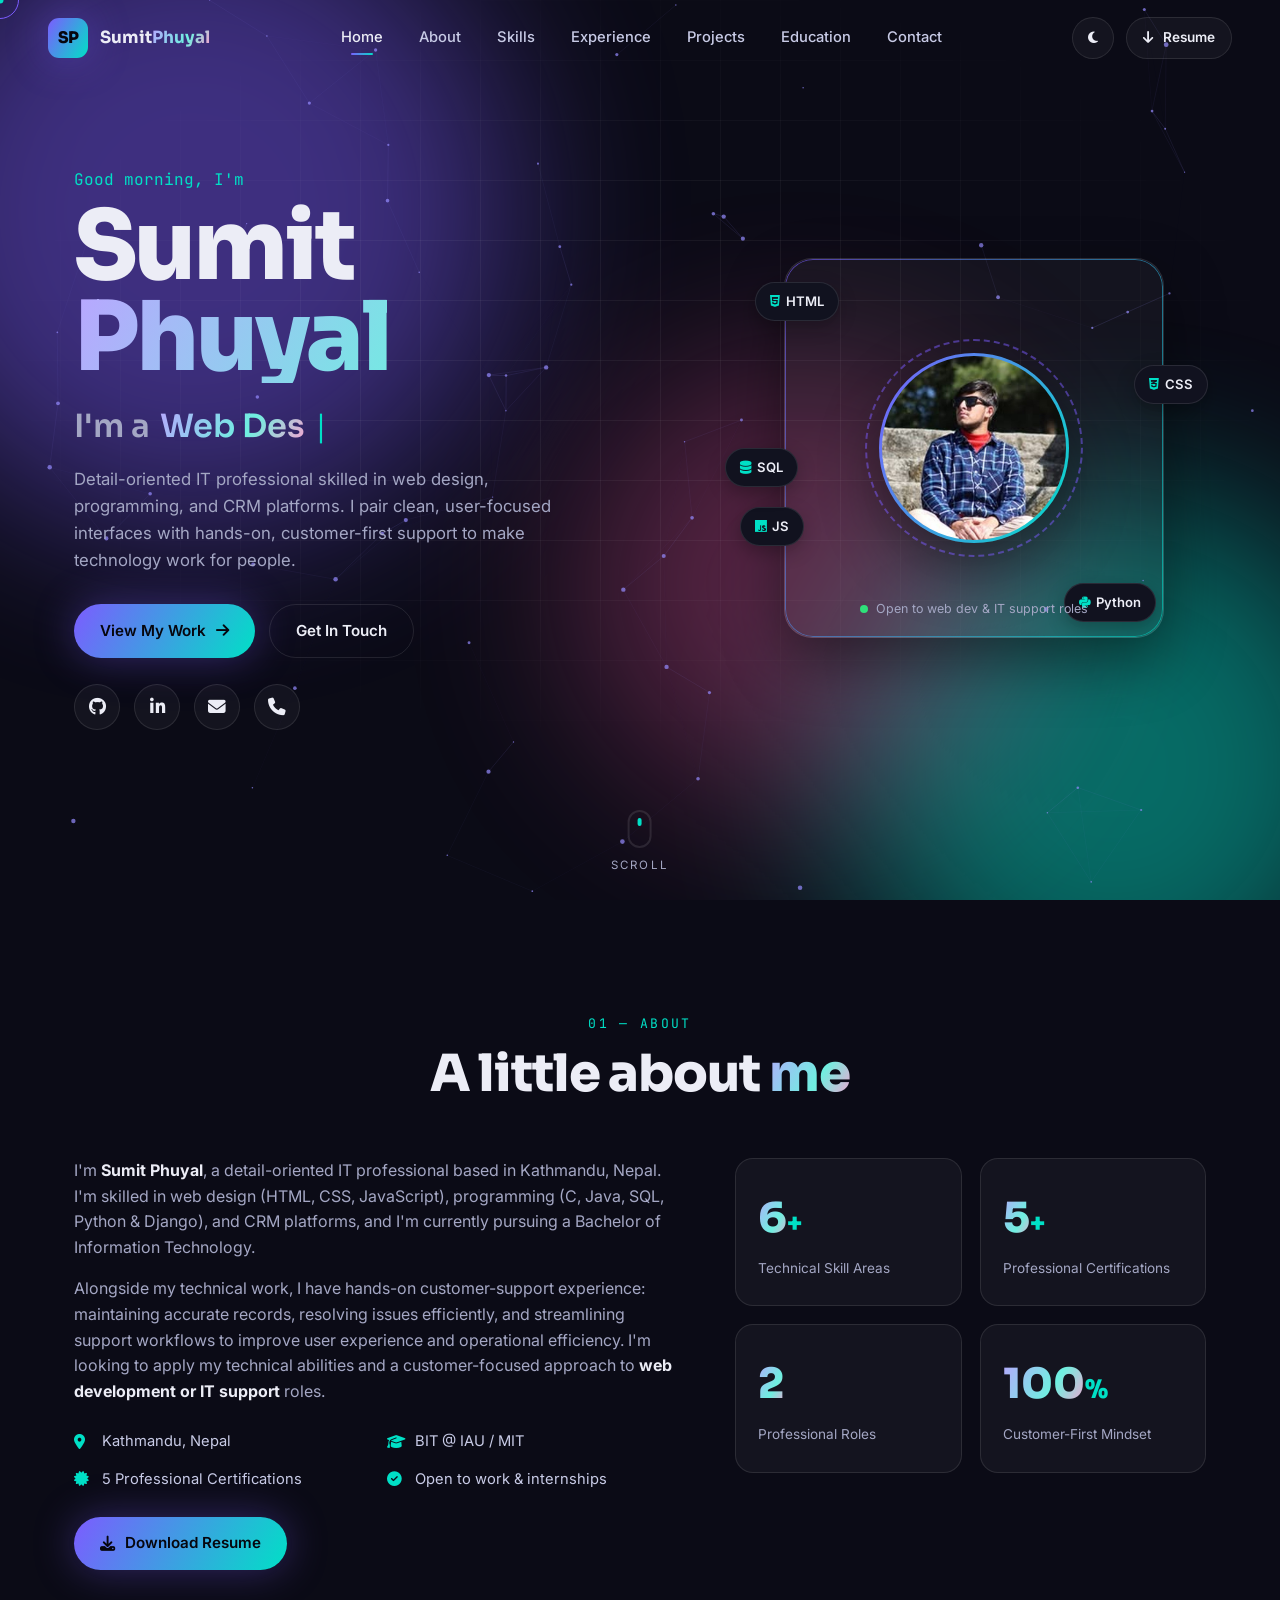
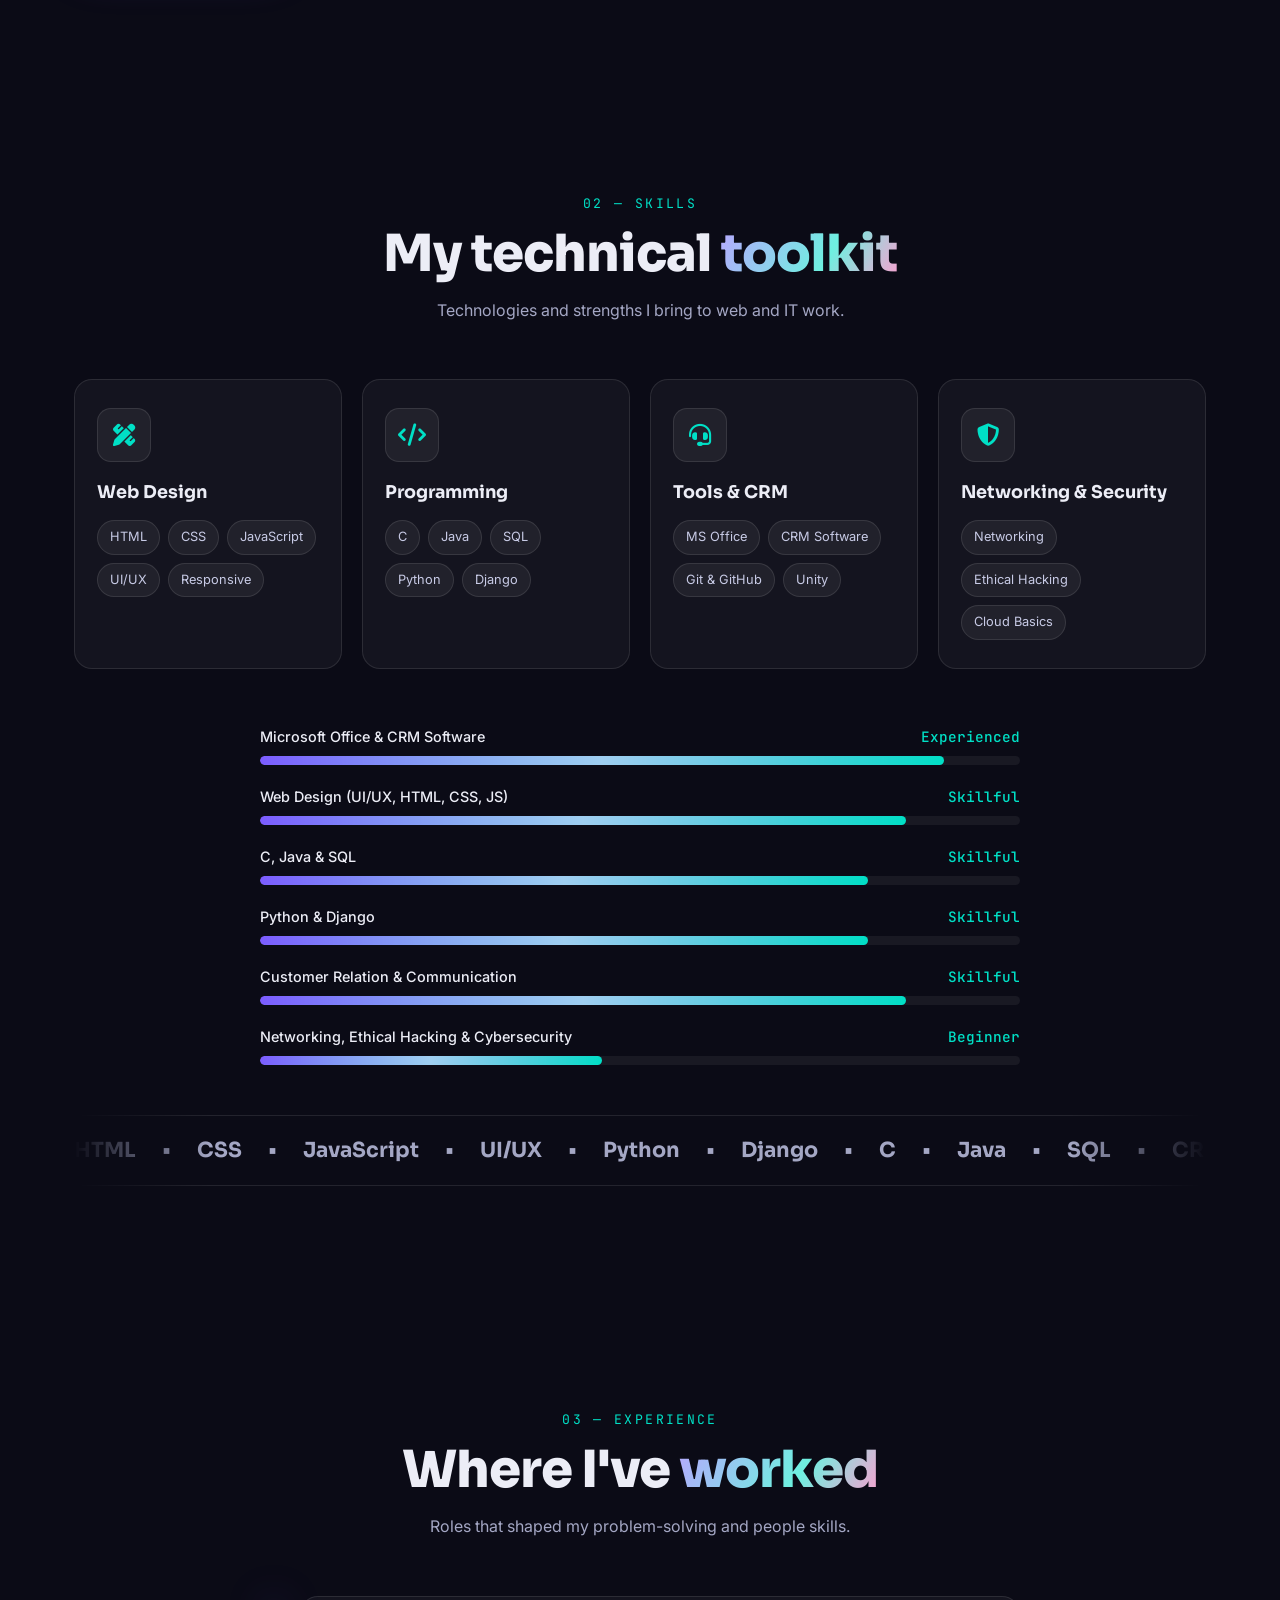
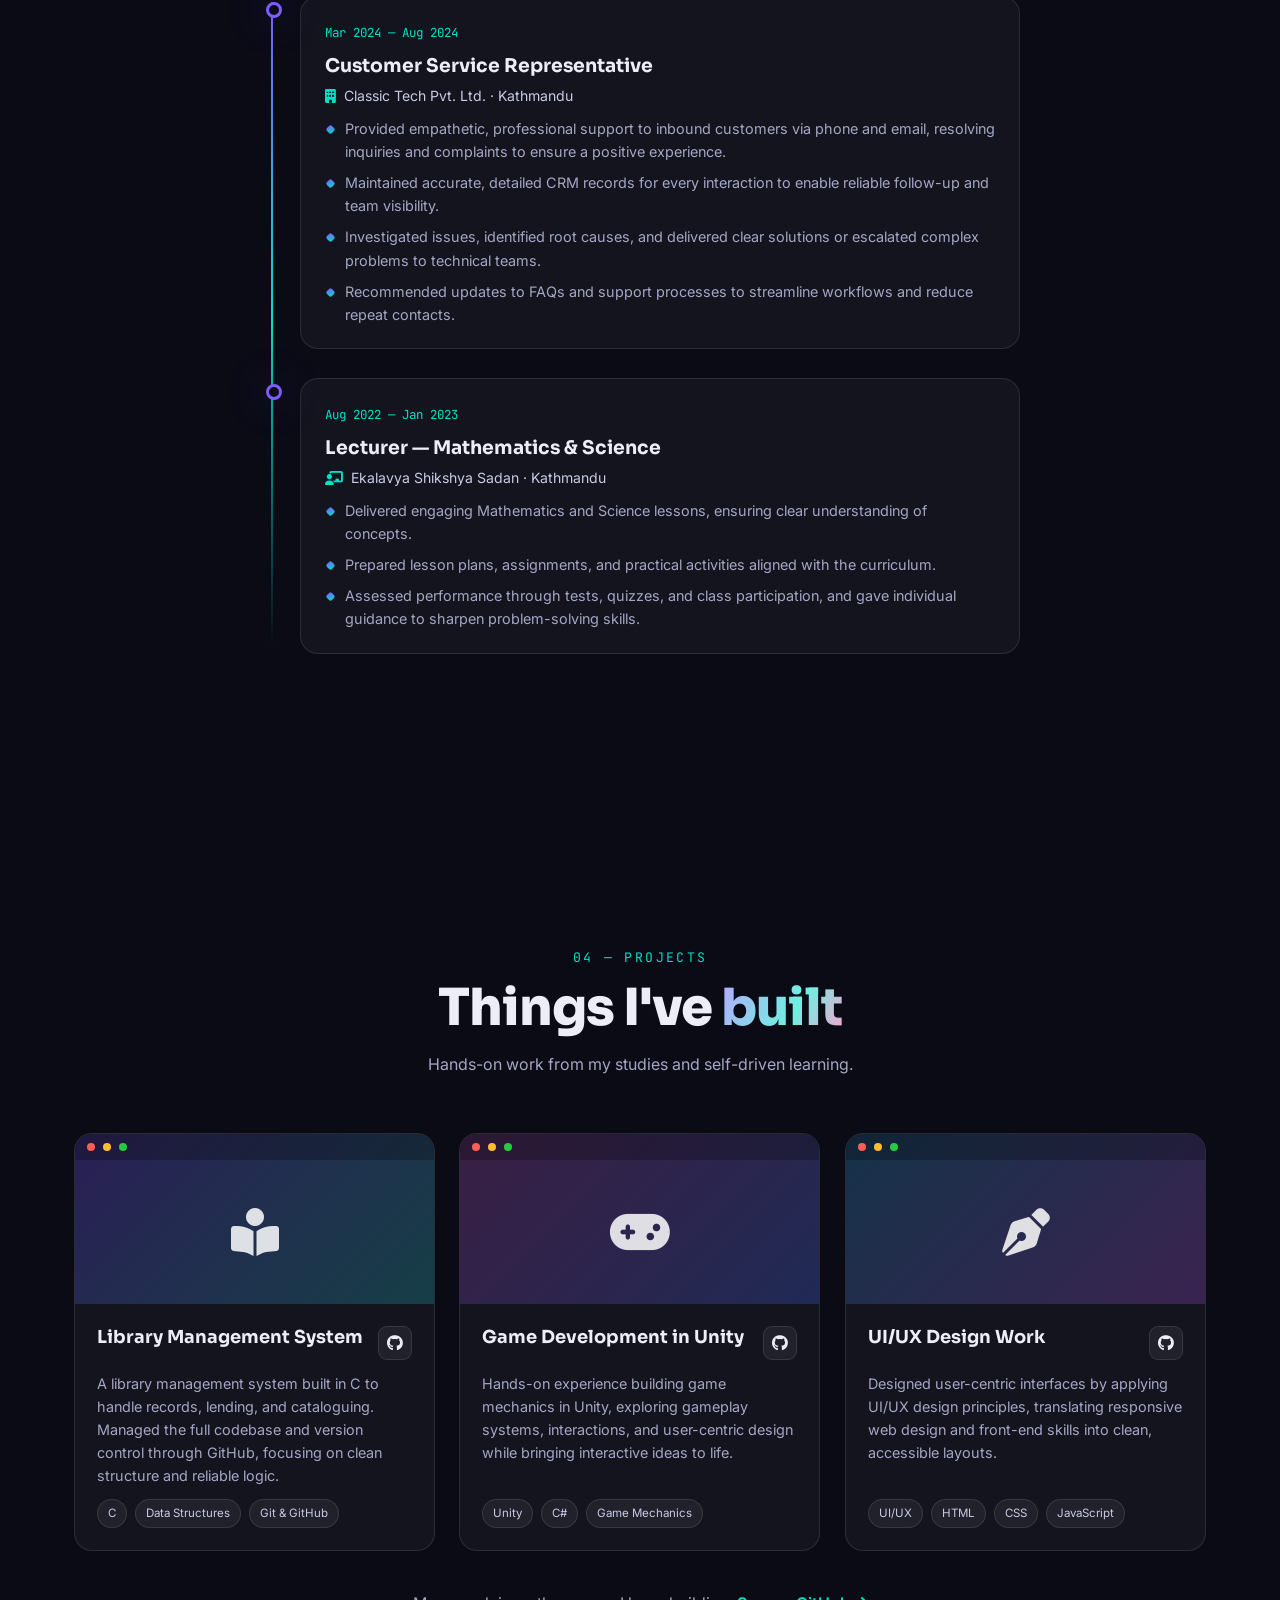
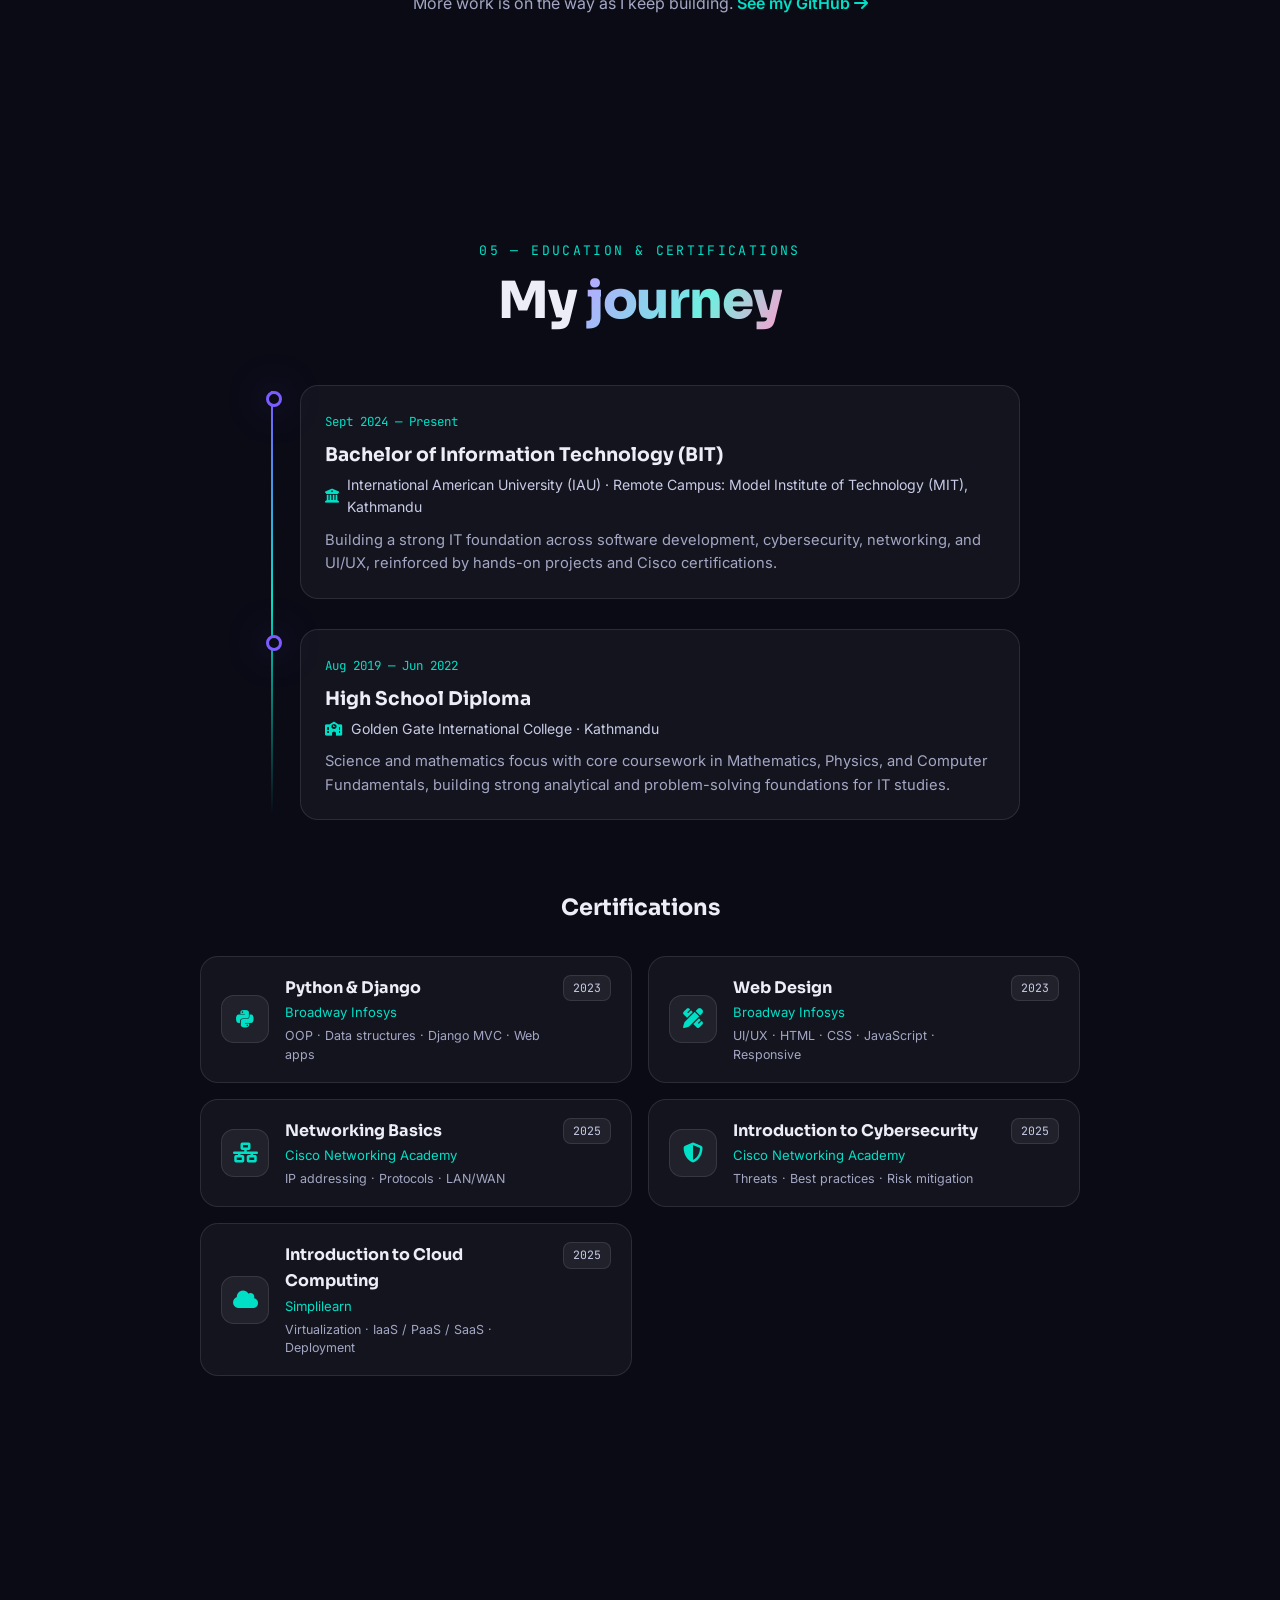
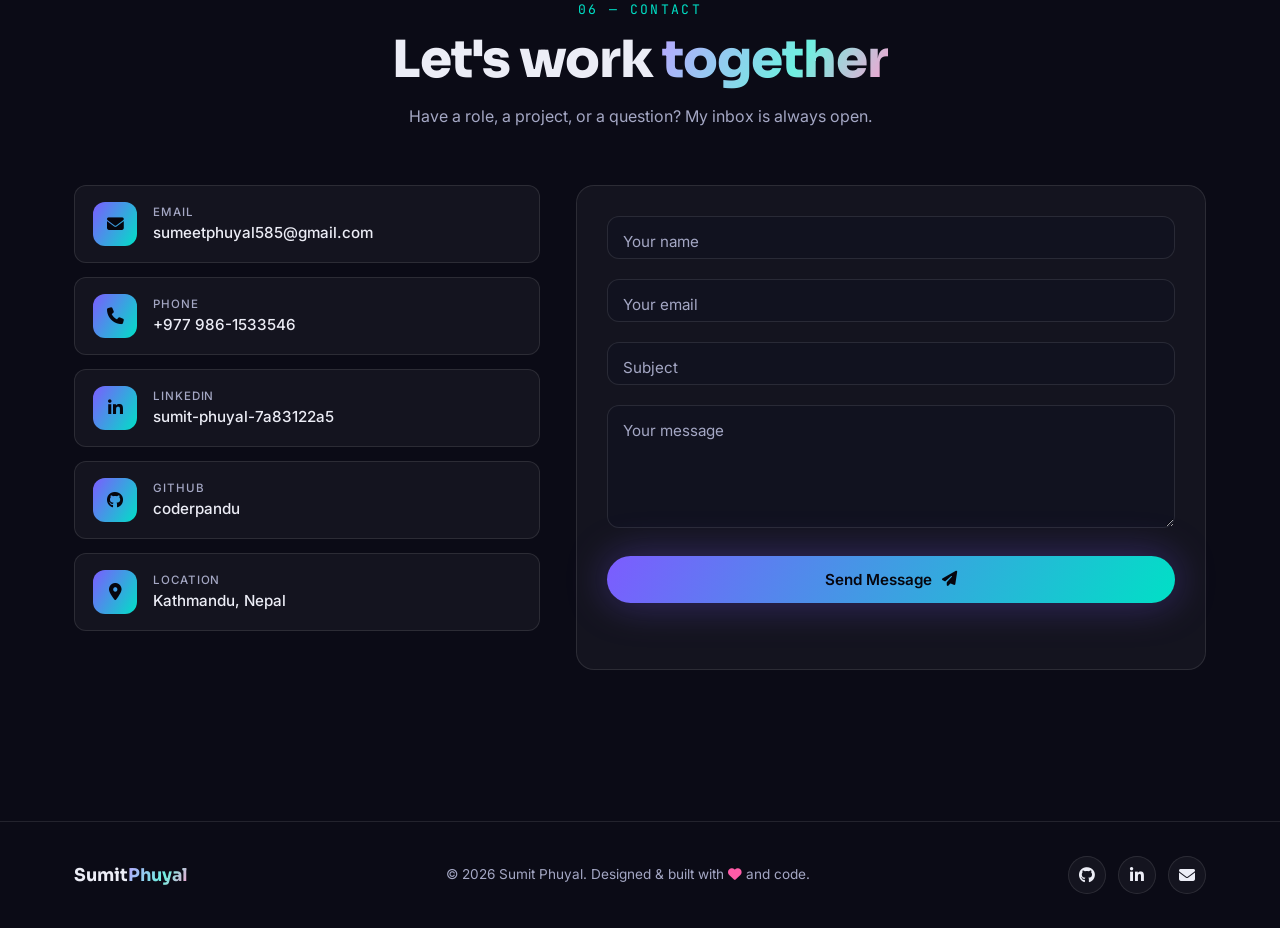
==== commit e228ff7a: "Add canonical + JSON-LD structured data; ignore temp files Co-Authored-By: Claude Opus 4.8 <noreply@" ====
--- a/index.html
+++ b/index.html
@@ -3,16 +3,52 @@
 <head>
   <meta charset="UTF-8" />
   <meta name="viewport" content="width=device-width, initial-scale=1.0" />
-  <meta name="description" content="Sumit Phuyal — IT Professional & Web Designer. Clean, accessible, user-focused digital experiences and reliable IT support." />
+  <meta name="description" content="Sumit Phuyal is an IT professional and web designer from Kathmandu, Nepal, skilled in HTML, CSS, JavaScript, Python and Django, with hands-on customer-support experience." />
   <meta name="author" content="Sumit Phuyal" />
+  <meta name="keywords" content="Sumit Phuyal, Sumit Phuyal portfolio, web designer Nepal, IT professional Kathmandu, front-end developer, Python Django developer, coderpandu" />
+  <meta name="robots" content="index, follow" />
   <meta name="theme-color" content="#0b0b16" />
+  <link rel="canonical" href="https://coderpandu.github.io/portfolio/" />
 
   <!-- Open Graph -->
   <meta property="og:title" content="Sumit Phuyal — IT Professional & Web Designer" />
   <meta property="og:description" content="Portfolio of Sumit Phuyal — web design, programming, and customer-focused IT support, based in Kathmandu, Nepal." />
   <meta property="og:type" content="website" />
+  <meta property="og:url" content="https://coderpandu.github.io/portfolio/" />
+  <meta property="og:image" content="https://coderpandu.github.io/portfolio/assets/profile.jpg" />
+  <meta property="og:site_name" content="Sumit Phuyal Portfolio" />
+
+  <!-- Twitter -->
+  <meta name="twitter:card" content="summary_large_image" />
+  <meta name="twitter:title" content="Sumit Phuyal — IT Professional & Web Designer" />
+  <meta name="twitter:description" content="Portfolio of Sumit Phuyal — web design, programming, and IT support, based in Kathmandu, Nepal." />
+  <meta name="twitter:image" content="https://coderpandu.github.io/portfolio/assets/profile.jpg" />
 
   <title>Sumit Phuyal · IT Professional & Web Designer</title>
+
+  <!-- Structured data: helps Google understand who this page is about -->
+  <script type="application/ld+json">
+  {
+    "@context": "https://schema.org",
+    "@type": "Person",
+    "name": "Sumit Phuyal",
+    "url": "https://coderpandu.github.io/portfolio/",
+    "image": "https://coderpandu.github.io/portfolio/assets/profile.jpg",
+    "jobTitle": "IT Professional & Web Designer",
+    "email": "mailto:sumeetphuyal585@gmail.com",
+    "telephone": "+977-986-1533546",
+    "address": {
+      "@type": "PostalAddress",
+      "addressLocality": "Kathmandu",
+      "addressCountry": "Nepal"
+    },
+    "sameAs": [
+      "https://github.com/coderpandu",
+      "https://www.linkedin.com/in/sumit-phuyal-7a83122a5"
+    ],
+    "knowsAbout": ["Web Design", "HTML", "CSS", "JavaScript", "Python", "Django", "C", "Java", "SQL", "UI/UX", "Customer Support", "Networking", "Cybersecurity"]
+  }
+  </script>
 
   <!-- Favicon (inline SVG monogram) -->
   <link rel="icon" href="data:image/svg+xml,<svg xmlns='http://www.w3.org/2000/svg' viewBox='0 0 100 100'><rect width='100' height='100' rx='22' fill='%237c5cff'/><text x='50' y='68' font-size='54' font-family='Arial' font-weight='bold' fill='white' text-anchor='middle'>SP</text></svg>" />
